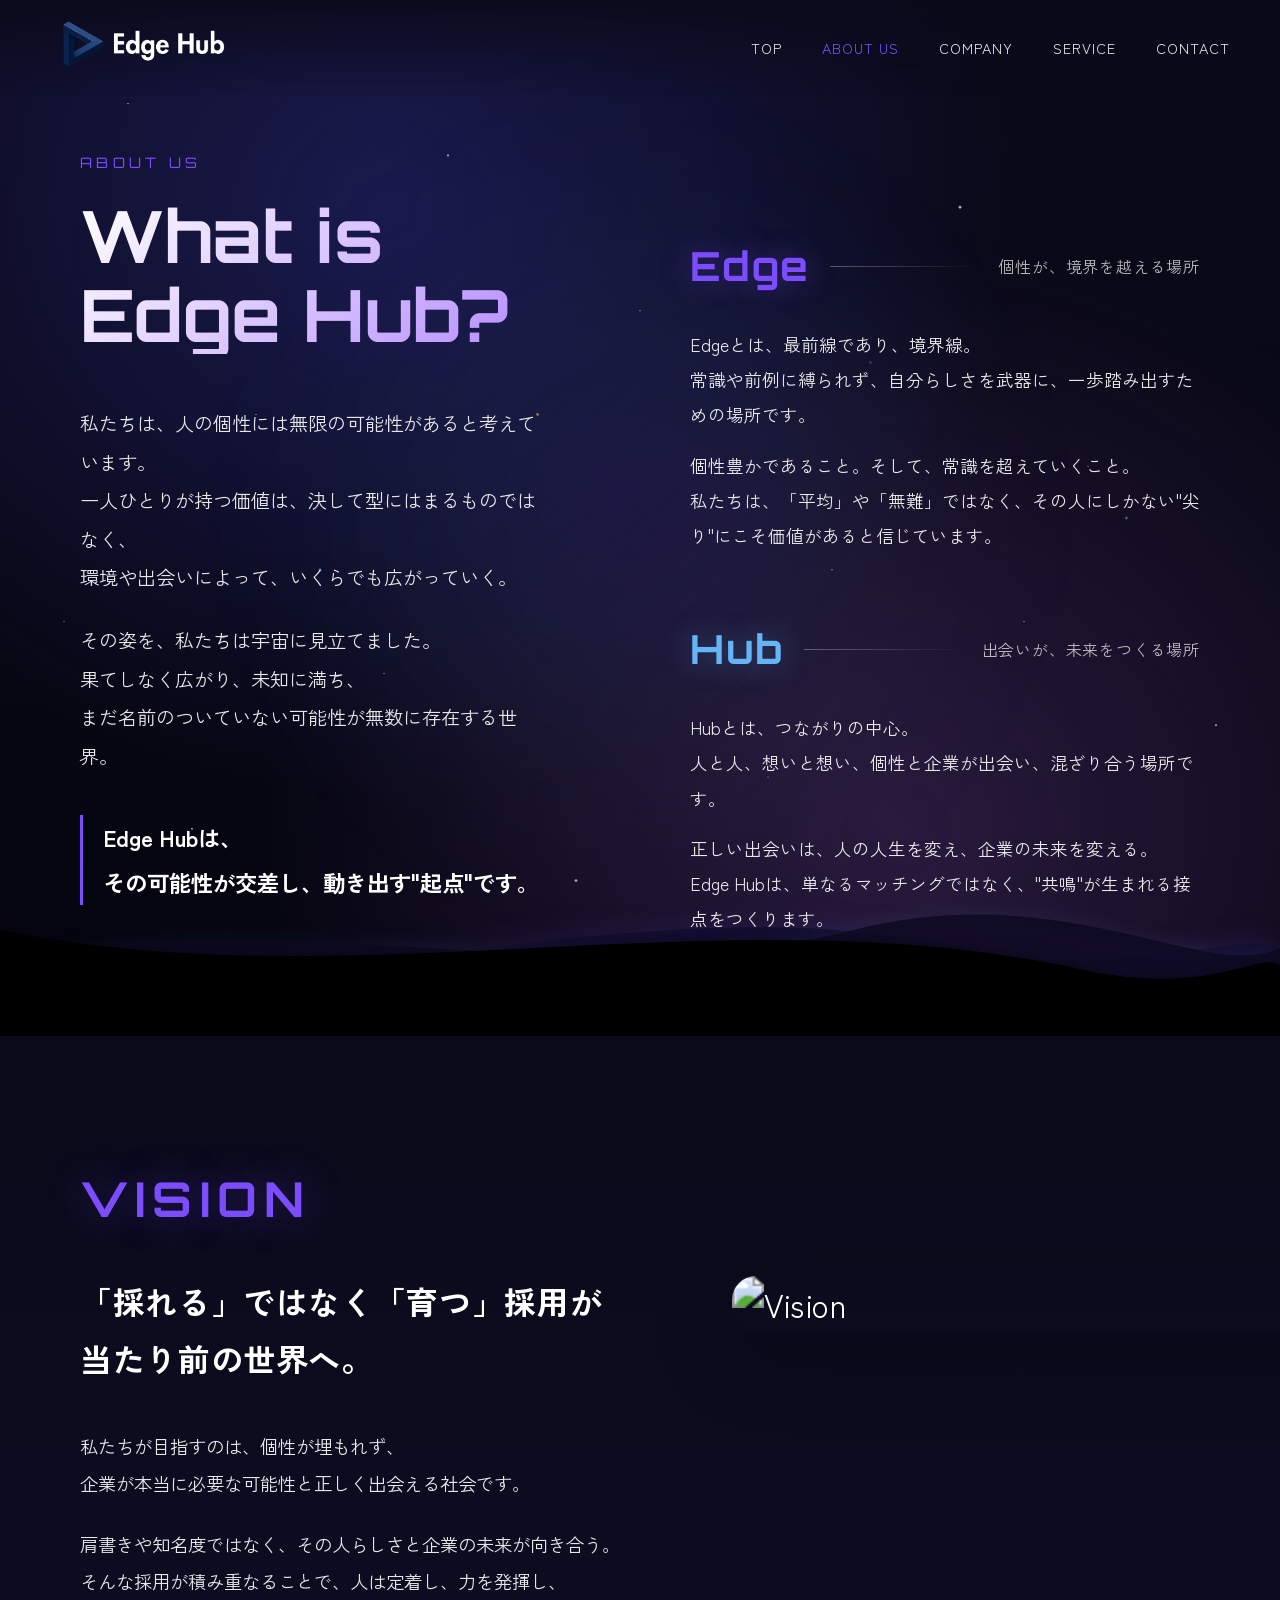
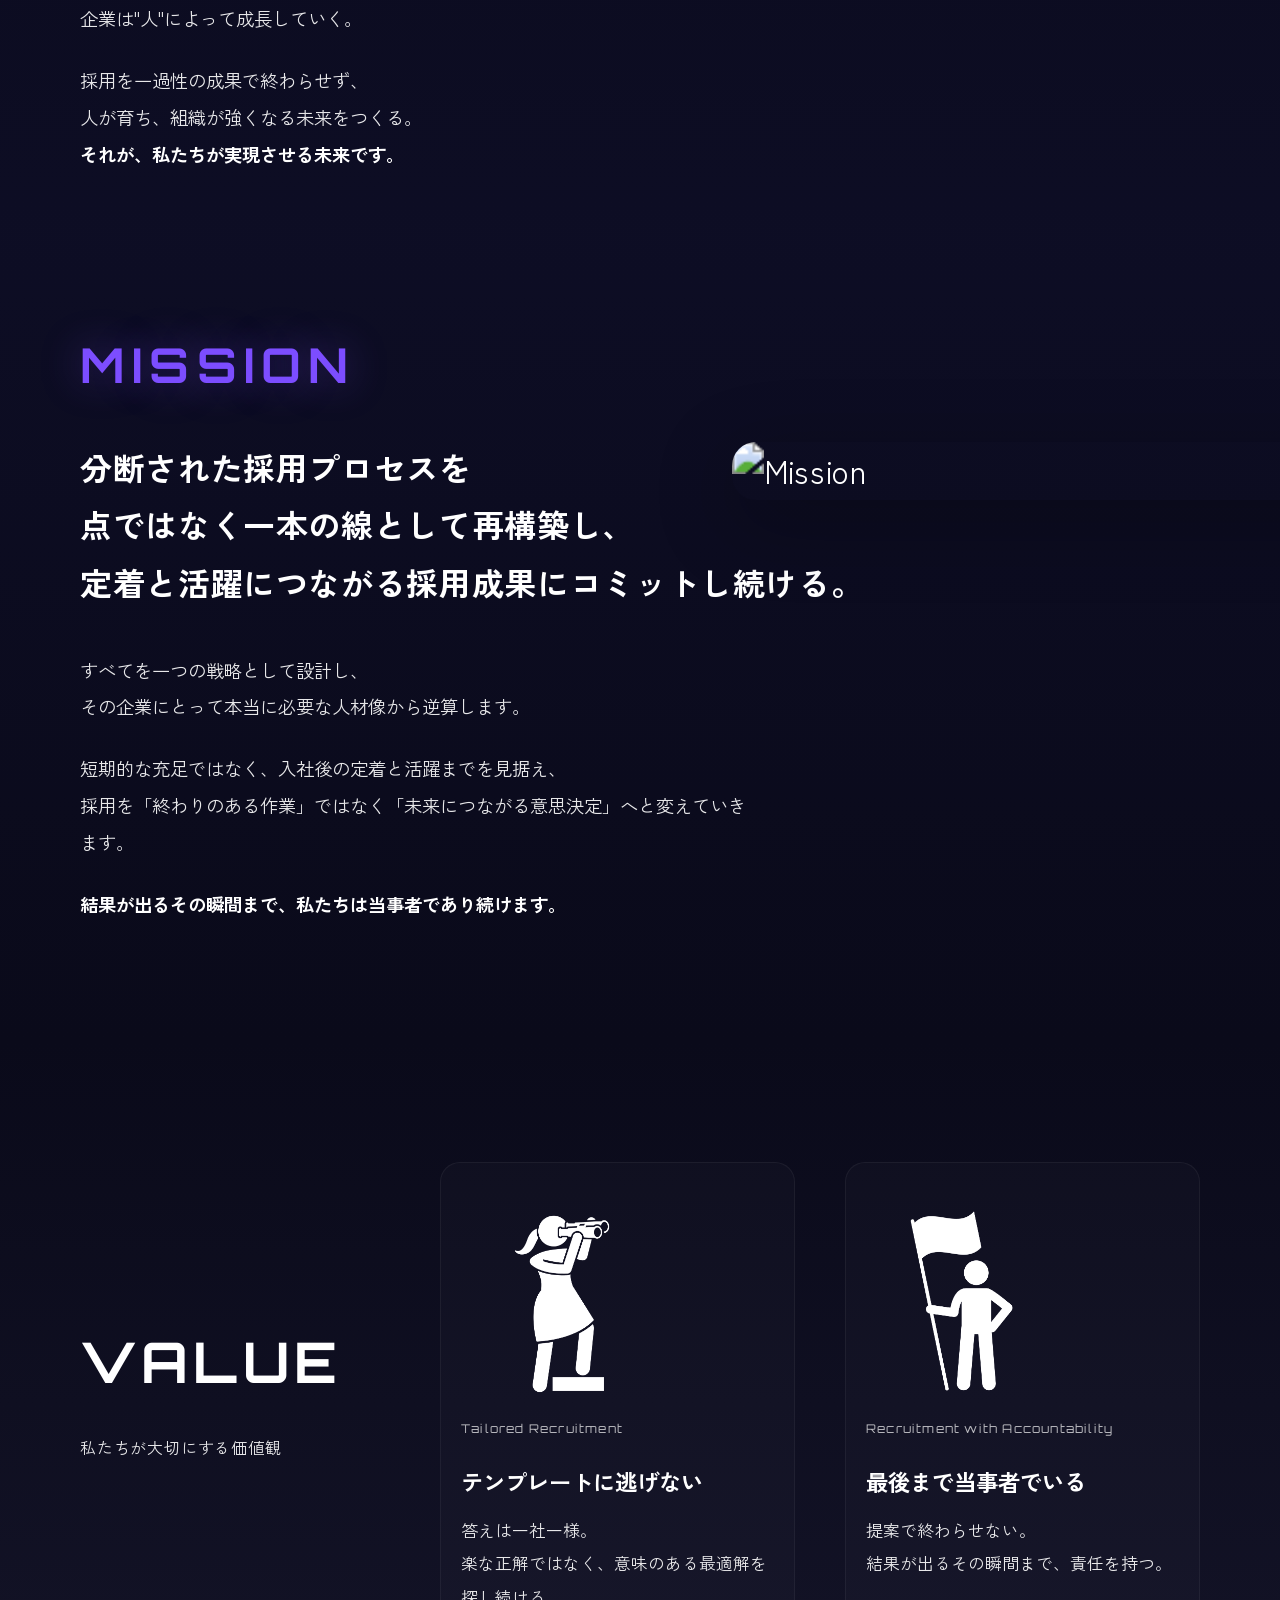
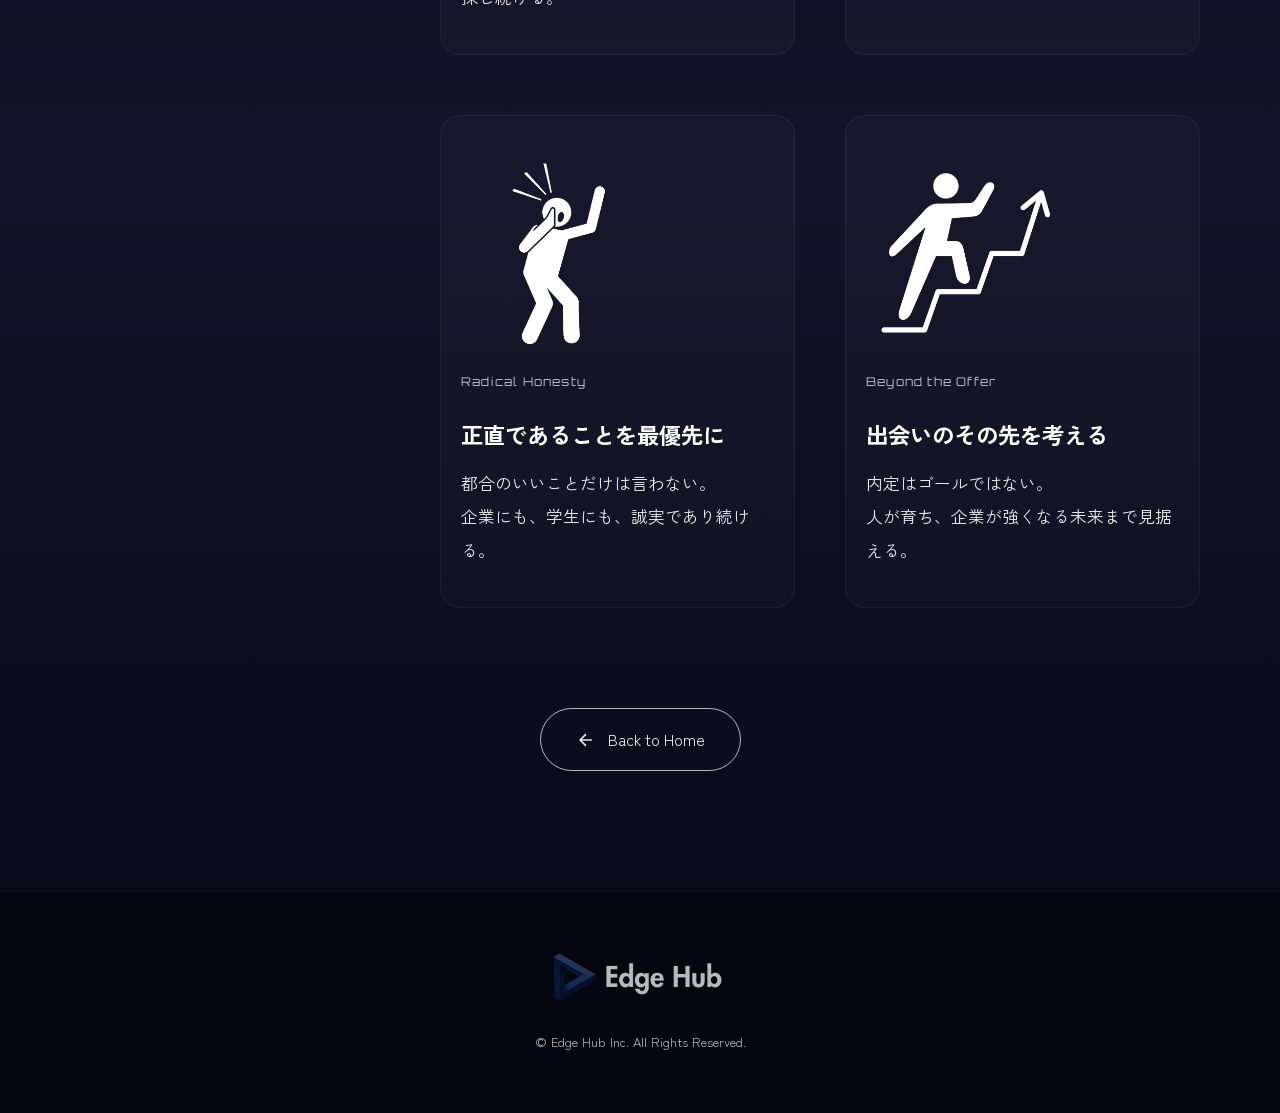
==== about.html @ f840e2ea "first commit" ====
<!DOCTYPE html>
<html lang="ja">
<head>
    <meta charset="UTF-8">
    <meta name="viewport" content="width=device-width, initial-scale=1.0">
    <title>About Us - Edge Hub Inc.</title>
    <link rel="preconnect" href="https://fonts.googleapis.com">
    <link rel="preconnect" href="https://fonts.gstatic.com" crossorigin>
    <link href="https://fonts.googleapis.com/css2?family=Noto+Sans+JP:wght@300;400;500;700&family=Orbitron:wght@400;500;600;700;800;900&family=Zen+Kaku+Gothic+New:wght@300;400;500;700&display=swap" rel="stylesheet">
    <link rel="stylesheet" href="styles.css">
</head>
<body>
    <!-- メインコンテンツ -->
    <div id="main-content" class="main-content">
        <!-- グローバル流れ星 -->
        <div class="global-shooting-stars">
            <div class="shooting-star ss-1"></div>
            <div class="shooting-star ss-2"></div>
            <div class="shooting-star ss-3"></div>
            <div class="shooting-star ss-4"></div>
            <div class="shooting-star ss-5"></div>
            <div class="shooting-star ss-6"></div>
        </div>
        
        <!-- ナビゲーション -->
        <nav class="nav nav-visible">
            <div class="nav-logo">
                <a href="index.html">
                    <img src="会社ロゴ　白文字.png" alt="Edge Hub" class="nav-logo-img">
                </a>
            </div>
            <button class="hamburger" id="hamburger" aria-label="メニュー">
                <span class="hamburger-line"></span>
                <span class="hamburger-line"></span>
                <span class="hamburger-line"></span>
            </button>
            <div class="nav-links" id="nav-links">
                <a href="index.html#hero">TOP</a>
                <a href="about.html" class="active">ABOUT US</a>
                <a href="company.html">COMPANY</a>
                <a href="index.html#service">SERVICE</a>
                <a href="index.html#contact">CONTACT</a>
            </div>
        </nav>

        <!-- About Us 統合セクション -->
        <section class="about-unified-section">
            <div class="hero-bg">
                <div class="stars-layer stars-1"></div>
                <div class="stars-layer stars-2"></div>
                <div class="stars-layer stars-3"></div>
                <div class="nebula"></div>
            </div>
            
            <div class="about-unified-container">
                <!-- 左側: What is Edge Hub? -->
                <div class="about-left fade-in">
                    <p class="about-label">About Us</p>
                    <h1 class="about-main-title">What is<br>Edge Hub?</h1>
                    
                    <div class="about-intro-text">
                        <p>私たちは、人の個性には無限の可能性があると考えています。<br>
                        一人ひとりが持つ価値は、決して型にはまるものではなく、<br>
                        環境や出会いによって、いくらでも広がっていく。</p>
                        
                        <p>その姿を、私たちは宇宙に見立てました。<br>
                        果てしなく広がり、未知に満ち、<br>
                        まだ名前のついていない可能性が無数に存在する世界。</p>
                        
                        <p class="intro-highlight"><strong>Edge Hubは、<br>
                        その可能性が交差し、動き出す"起点"です。</strong></p>
                    </div>
                </div>
                
                <!-- 右側: Edge と Hub の説明 -->
                <div class="about-right fade-in">
                    <!-- Edge -->
                    <div class="word-section">
                        <div class="word-title-row">
                            <span class="word-name edge-color">Edge</span>
                            <span class="word-divider"></span>
                            <span class="word-tagline">個性が、境界を越える場所</span>
                        </div>
                        <div class="word-body">
                            <p>Edgeとは、最前線であり、境界線。<br>
                            常識や前例に縛られず、自分らしさを武器に、一歩踏み出すための場所です。</p>
                            <p>個性豊かであること。そして、常識を超えていくこと。<br>
                            私たちは、「平均」や「無難」ではなく、その人にしかない"尖り"にこそ価値があると信じています。</p>
                        </div>
                    </div>
                    
                    <!-- Hub -->
                    <div class="word-section">
                        <div class="word-title-row">
                            <span class="word-name hub-color">Hub</span>
                            <span class="word-divider"></span>
                            <span class="word-tagline">出会いが、未来をつくる場所</span>
                        </div>
                        <div class="word-body">
                            <p>Hubとは、つながりの中心。<br>
                            人と人、想いと想い、個性と企業が出会い、混ざり合う場所です。</p>
                            <p>正しい出会いは、人の人生を変え、企業の未来を変える。<br>
                            Edge Hubは、単なるマッチングではなく、"共鳴"が生まれる接点をつくります。</p>
                        </div>
                    </div>
                </div>
            </div>
            
            <!-- セクション波線 -->
            <div class="section-wave">
                <svg viewBox="0 0 1440 200" preserveAspectRatio="none">
                    <path class="wave-path wave-1" d="M0,100 C360,180 720,20 1080,100 C1260,140 1380,80 1440,100 L1440,200 L0,200 Z"></path>
                    <path class="wave-path wave-2" d="M0,120 C320,40 640,160 960,80 C1200,20 1360,140 1440,100 L1440,200 L0,200 Z"></path>
                    <path class="wave-path wave-3" d="M0,80 C400,160 800,40 1200,120 C1360,160 1420,100 1440,120 L1440,200 L0,200 Z"></path>
                </svg>
            </div>
        </section>

        <!-- Vision & Mission セクション -->
        <section class="section vision-mission-section">
            <div class="section-bg parallax-bg"></div>
            
            <div class="vm-container">
                <!-- VISION -->
                <div class="vm-block vision-block">
                    <div class="vm-content slide-in-left">
                        <span class="vm-label">Vision</span>
                        <h2 class="vm-title">「採れる」ではなく「育つ」採用が<br>当たり前の世界へ。</h2>
                        <div class="vm-text">
                            <p>私たちが目指すのは、個性が埋もれず、<br>
                            企業が本当に必要な可能性と正しく出会える社会です。</p>
                            <p>肩書きや知名度ではなく、その人らしさと企業の未来が向き合う。<br>
                            そんな採用が積み重なることで、人は定着し、力を発揮し、<br>
                            企業は"人"によって成長していく。</p>
                            <p>採用を一過性の成果で終わらせず、<br>
                            人が育ち、組織が強くなる未来をつくる。<br>
                            <strong>それが、私たちが実現させる未来です。</strong></p>
                        </div>
                    </div>
                    <div class="vm-image-container">
                        <img src="VISION.png" alt="Vision" class="vm-image">
                    </div>
                </div>
                
                <!-- MISSION -->
                <div class="vm-block mission-block">
                    <div class="vm-content slide-in-left">
                        <span class="vm-label">Mission</span>
                        <h2 class="vm-title">分断された採用プロセスを<br>点ではなく一本の線として再構築し、<br>定着と活躍につながる採用成果にコミットし続ける。</h2>
                        <div class="vm-text">
                            <p>すべてを一つの戦略として設計し、<br>
                            その企業にとって本当に必要な人材像から逆算します。</p>
                            <p>短期的な充足ではなく、入社後の定着と活躍までを見据え、<br>
                            採用を「終わりのある作業」ではなく「未来につながる意思決定」へと変えていきます。</p>
                            <p><strong>結果が出るその瞬間まで、私たちは当事者であり続けます。</strong></p>
                        </div>
                    </div>
                    <div class="vm-image-container">
                        <img src="MISSION.png" alt="Mission" class="vm-image">
                    </div>
                </div>
            </div>
        </section>

        <!-- Value セクション -->
        <section class="section value-section">
            <div class="section-bg parallax-bg"></div>
            
            <div class="value-layout">
                <!-- 左側：タイトル -->
                <div class="value-header-left slide-in-left">
                    <h2 class="value-main-title">VALUE</h2>
                    <p class="value-subtitle">私たちが大切にする価値観</p>
                </div>
                
                <!-- 右側：4つのValue -->
                <div class="value-grid-right">
                    <!-- Value 1 -->
                    <div class="value-item slide-in-left">
                        <div class="value-image-wrap">
                            <img src="V1.png" alt="Tailored Recruitment" class="value-image">
                            <span class="value-caption">Tailored Recruitment</span>
                        </div>
                        <h3 class="value-item-title">テンプレートに逃げない</h3>
                        <p class="value-item-text">答えは一社一様。<br>楽な正解ではなく、意味のある最適解を探し続ける。</p>
                    </div>
                    
                    <!-- Value 2 -->
                    <div class="value-item slide-in-left">
                        <div class="value-image-wrap">
                            <img src="V2.png" alt="Recruitment with Accountability" class="value-image">
                            <span class="value-caption">Recruitment with Accountability</span>
                        </div>
                        <h3 class="value-item-title">最後まで当事者でいる</h3>
                        <p class="value-item-text">提案で終わらせない。<br>結果が出るその瞬間まで、責任を持つ。</p>
                    </div>
                    
                    <!-- Value 3 -->
                    <div class="value-item slide-in-left">
                        <div class="value-image-wrap">
                            <img src="V3.png" alt="Radical Honesty" class="value-image">
                            <span class="value-caption">Radical Honesty</span>
                        </div>
                        <h3 class="value-item-title">正直であることを最優先に</h3>
                        <p class="value-item-text">都合のいいことだけは言わない。<br>企業にも、学生にも、誠実であり続ける。</p>
                    </div>
                    
                    <!-- Value 4 -->
                    <div class="value-item slide-in-left">
                        <div class="value-image-wrap">
                            <img src="V4.png" alt="Beyond the Offer" class="value-image">
                            <span class="value-caption">Beyond the Offer</span>
                        </div>
                        <h3 class="value-item-title">出会いのその先を考える</h3>
                        <p class="value-item-text">内定はゴールではない。<br>人が育ち、企業が強くなる未来まで見据える。</p>
                    </div>
                </div>
            </div>
            
            <div class="about-back-container fade-in">
                <a href="index.html" class="back-btn">
                    <svg class="arrow-icon" viewBox="0 0 24 24" fill="none" stroke="currentColor" stroke-width="2">
                        <path d="M19 12H5M12 19l-7-7 7-7"/>
                    </svg>
                    <span>Back to Home</span>
                </a>
            </div>
        </section>

        <!-- フッター -->
        <footer class="footer">
            <div class="footer-content">
                <div class="footer-logo">
                    <img src="会社ロゴ　白文字.png" alt="Edge Hub" class="footer-logo-img">
                </div>
                <p class="footer-copyright">© Edge Hub Inc. All Rights Reserved.</p>
            </div>
        </footer>
    </div>

    <script src="script.js"></script>
</body>
</html>
---- styles.css ----
/* ===============================================
   kaonavi universe Clone - CSS Styles
   宇宙テーマ・パララックス・アニメーション
   =============================================== */

:root {
    --color-bg-dark: #0a0a1a;
    --color-bg-deep: #050510;
    --color-primary: #7C4DFF;
    --color-primary-light: #B388FF;
    --color-secondary: #64B5F6;
    --color-accent: #FFD54F;
    --color-text: #ffffff;
    --color-text-muted: rgba(255, 255, 255, 0.9);
    --color-text-dim: rgba(255, 255, 255, 0.7);
    --font-display: 'Orbitron', sans-serif;
    --font-body: 'Zen Kaku Gothic New', 'Noto Sans JP', sans-serif;
    --transition-smooth: cubic-bezier(0.4, 0, 0.2, 1);
}

* {
    margin: 0;
    padding: 0;
    box-sizing: border-box;
}

html {
    scroll-behavior: smooth;
}

body {
    font-family: var(--font-body);
    background: var(--color-bg-dark);
    color: var(--color-text);
    overflow-x: hidden;
    line-height: 1.8;
}

/* ===============================================
   スプラッシュスクリーン
   =============================================== */

.splash {
    position: fixed;
    top: 0;
    left: 0;
    width: 100%;
    height: 100vh;
    background: radial-gradient(ellipse at center, #1a1a3e 0%, #0a0a1a 50%, #050510 100%);
    display: flex;
    align-items: center;
    justify-content: center;
    z-index: 9999;
    overflow: hidden;
}

.splash-stars {
    position: absolute;
    top: 0;
    left: 0;
    width: 100%;
    height: 100%;
    background-image: 
        radial-gradient(2px 2px at 20px 30px, rgba(255,255,255,0.8), transparent),
        radial-gradient(2px 2px at 40px 70px, rgba(255,255,255,0.6), transparent),
        radial-gradient(1px 1px at 90px 40px, rgba(255,255,255,0.9), transparent),
        radial-gradient(2px 2px at 160px 120px, rgba(255,255,255,0.7), transparent),
        radial-gradient(1px 1px at 230px 80px, rgba(255,255,255,0.5), transparent),
        radial-gradient(2px 2px at 300px 150px, rgba(255,255,255,0.8), transparent),
        radial-gradient(1px 1px at 370px 60px, rgba(255,255,255,0.6), transparent),
        radial-gradient(2px 2px at 450px 200px, rgba(255,255,255,0.9), transparent);
    background-size: 500px 250px;
    animation: twinkle 4s ease-in-out infinite;
}

@keyframes twinkle {
    0%, 100% { opacity: 0.3; }
    50% { opacity: 1; }
}

.splash-content {
    display: flex;
    flex-direction: column;
    align-items: center;
    z-index: 2;
}

.splash-logo {
    margin-bottom: 30px;
    animation: float 3s ease-in-out infinite;
}

.splash-logo-img {
    width: 150px;
    height: auto;
    filter: drop-shadow(0 0 30px rgba(100, 150, 255, 0.6));
    animation: logoGlow 2s ease-in-out infinite;
}

@keyframes logoGlow {
    0%, 100% { filter: drop-shadow(0 0 20px rgba(100, 150, 255, 0.4)); }
    50% { filter: drop-shadow(0 0 40px rgba(100, 150, 255, 0.8)); }
}

@keyframes float {
    0%, 100% { transform: translateY(0); }
    50% { transform: translateY(-10px); }
}

.logo-svg {
    filter: drop-shadow(0 0 20px rgba(124, 77, 255, 0.5));
}

.orbit {
    transform-origin: center;
}

.orbit-1 {
    animation: rotate 8s linear infinite;
}

.orbit-2 {
    animation: rotate 6s linear infinite reverse;
}

.orbit-3 {
    animation: rotate 4s linear infinite;
}

@keyframes rotate {
    from { transform: rotate(0deg); }
    to { transform: rotate(360deg); }
}

.planet-orbit-1 {
    animation: orbit1 8s linear infinite;
    transform-origin: 100px 100px;
}

.planet-orbit-2 {
    animation: orbit2 6s linear infinite;
    transform-origin: 100px 100px;
}

.planet-orbit-3 {
    animation: orbit3 4s linear infinite;
    transform-origin: 100px 100px;
}

@keyframes orbit1 {
    from { transform: rotate(0deg) translateX(80px) rotate(0deg); }
    to { transform: rotate(360deg) translateX(80px) rotate(-360deg); }
}

@keyframes orbit2 {
    from { transform: rotate(0deg) translateX(60px) rotate(0deg); }
    to { transform: rotate(-360deg) translateX(60px) rotate(360deg); }
}

@keyframes orbit3 {
    from { transform: rotate(0deg) translateX(40px) rotate(0deg); }
    to { transform: rotate(360deg) translateX(40px) rotate(-360deg); }
}

.planet-main {
    animation: pulse 2s ease-in-out infinite;
}

@keyframes pulse {
    0%, 100% { filter: drop-shadow(0 0 10px rgba(124, 77, 255, 0.8)); }
    50% { filter: drop-shadow(0 0 25px rgba(124, 77, 255, 1)); }
}

.splash-text {
    display: flex;
    gap: 3px;
    margin-bottom: 40px;
}

.splash-letter {
    font-family: var(--font-display);
    font-size: 2.5rem;
    font-weight: 700;
    color: var(--color-text);
    opacity: 0;
    transform: translateY(30px);
    animation: letterReveal 0.5s var(--transition-smooth) forwards;
    text-shadow: 0 0 20px rgba(124, 77, 255, 0.5);
}

/* Edge Hub Inc. - 13文字 */
.splash-letter:nth-child(1) { animation-delay: 0.1s; }   /* E */
.splash-letter:nth-child(2) { animation-delay: 0.15s; }  /* d */
.splash-letter:nth-child(3) { animation-delay: 0.2s; }   /* g */
.splash-letter:nth-child(4) { animation-delay: 0.25s; }  /* e */
.splash-space { width: 20px; }
.splash-letter:nth-child(6) { animation-delay: 0.35s; }  /* H */
.splash-letter:nth-child(7) { animation-delay: 0.4s; }   /* u */
.splash-letter:nth-child(8) { animation-delay: 0.45s; }  /* b */
.splash-letter:nth-child(10) { animation-delay: 0.55s; } /* I */
.splash-letter:nth-child(11) { animation-delay: 0.6s; }  /* n */
.splash-letter:nth-child(12) { animation-delay: 0.65s; } /* c */
.splash-letter:nth-child(13) { animation-delay: 0.7s; }  /* . */

@keyframes letterReveal {
    to {
        opacity: 1;
        transform: translateY(0);
    }
}

.splash-loader {
    width: 200px;
    height: 3px;
    background: rgba(255, 255, 255, 0.1);
    border-radius: 3px;
    overflow: visible;
    position: relative;
}

.loader-bar {
    width: 0;
    height: 100%;
    background: linear-gradient(90deg, var(--color-primary), var(--color-secondary));
    border-radius: 3px;
    animation: loadProgress 2s ease-in-out forwards;
    animation-delay: 0.5s;
}

.loader-rocket {
    position: absolute;
    left: 0;
    top: 50%;
    transform: translateY(-50%) rotate(90deg);
    width: 80px;
    height: 80px;
    animation: rocketMove 2s ease-in-out forwards;
    animation-delay: 0.5s;
    pointer-events: none;
}

.rocket-video {
    width: 100%;
    height: 100%;
    object-fit: contain;
    pointer-events: none;
}

@keyframes loadProgress {
    0% { width: 0; }
    100% { width: 100%; }
}

@keyframes rocketMove {
    0% { left: -40px; }
    100% { left: calc(100% - 40px); }
}

.splash.fade-out {
    animation: splashFadeOut 0.8s var(--transition-smooth) forwards;
}

@keyframes splashFadeOut {
    0% {
        opacity: 1;
        transform: scale(1);
    }
    100% {
        opacity: 0;
        transform: scale(1.1);
        visibility: hidden;
    }
}

/* ===============================================
   メインコンテンツ
   =============================================== */

.main-content {
    opacity: 1;
    transition: opacity 0.5s var(--transition-smooth);
}

.main-content.hidden {
    opacity: 0;
}

/* ===============================================
   ナビゲーション
   =============================================== */

.nav {
    position: fixed;
    top: 0;
    left: 0;
    width: 100%;
    padding: 20px 50px;
    display: flex;
    justify-content: space-between;
    align-items: center;
    z-index: 1000;
    background: linear-gradient(to bottom, rgba(10, 10, 26, 0.9), transparent);
    backdrop-filter: blur(5px);
}

.nav-logo {
    flex-shrink: 0;
}

.nav-logo-text {
    font-family: var(--font-display);
    font-size: 1.2rem;
    font-weight: 600;
    letter-spacing: 2px;
    background: linear-gradient(135deg, var(--color-primary-light), var(--color-secondary));
    -webkit-background-clip: text;
    -webkit-text-fill-color: transparent;
    background-clip: text;
}

.nav-logo-img {
    height: 48px;
    width: auto;
    filter: brightness(1.1);
    transition: all 0.3s ease;
}

/* ハンバーガーメニュー */
.hamburger {
    display: none;
    flex-direction: column;
    justify-content: space-between;
    width: 30px;
    height: 21px;
    background: transparent;
    border: none;
    cursor: pointer;
    padding: 0;
    z-index: 1001;
}

.hamburger-line {
    display: block;
    width: 100%;
    height: 3px;
    background: var(--color-text);
    border-radius: 2px;
    transition: all 0.3s ease;
}

.hamburger.active .hamburger-line:nth-child(1) {
    transform: translateY(9px) rotate(45deg);
}

.hamburger.active .hamburger-line:nth-child(2) {
    opacity: 0;
}

.hamburger.active .hamburger-line:nth-child(3) {
    transform: translateY(-9px) rotate(-45deg);
}

.nav-logo-img:hover {
    filter: brightness(1.3) drop-shadow(0 0 10px rgba(100, 150, 255, 0.5));
}

.nav-links {
    display: flex;
    gap: 40px;
}

.nav-links a {
    color: var(--color-text-muted);
    text-decoration: none;
    font-size: 0.9rem;
    letter-spacing: 1px;
    transition: color 0.3s ease;
    position: relative;
}

.nav-links a::after {
    content: '';
    position: absolute;
    bottom: -5px;
    left: 0;
    width: 0;
    height: 1px;
    background: var(--color-primary);
    transition: width 0.3s ease;
}

.nav-links a:hover {
    color: var(--color-text);
}

.nav-links a:hover::after {
    width: 100%;
}

/* ===============================================
   ヒーローセクション
   =============================================== */

.hero {
    position: relative;
    min-height: 100vh;
    display: flex;
    align-items: center;
    justify-content: center;
    overflow: hidden;
    padding-bottom: 120px;
}

.hero-bg {
    position: absolute;
    top: 0;
    left: 0;
    width: 100%;
    height: 100%;
    background: radial-gradient(ellipse at 30% 20%, #1a1a4e 0%, transparent 50%),
                radial-gradient(ellipse at 70% 80%, #2a1a3e 0%, transparent 50%),
                linear-gradient(to bottom, #0a0a1a, #050510);
}

.stars-layer {
    position: absolute;
    top: 0;
    left: 0;
    width: 100%;
    height: 100%;
    pointer-events: none;
}

.stars-1 {
    background-image: 
        radial-gradient(1px 1px at 10% 10%, rgba(255,255,255,0.9), transparent),
        radial-gradient(1px 1px at 20% 40%, rgba(255,255,255,0.8), transparent),
        radial-gradient(1.5px 1.5px at 35% 15%, rgba(255,255,255,0.9), transparent),
        radial-gradient(1px 1px at 50% 30%, rgba(255,255,255,0.7), transparent),
        radial-gradient(1px 1px at 65% 55%, rgba(255,255,255,0.8), transparent),
        radial-gradient(2px 2px at 75% 20%, rgba(255,255,255,1), transparent),
        radial-gradient(1px 1px at 85% 45%, rgba(255,255,255,0.6), transparent),
        radial-gradient(1.5px 1.5px at 95% 70%, rgba(255,255,255,0.9), transparent);
    background-size: 100% 100%;
    animation: parallaxStars1 20s linear infinite;
}

.stars-2 {
    background-image: 
        radial-gradient(1px 1px at 5% 60%, rgba(255,255,255,0.6), transparent),
        radial-gradient(1.5px 1.5px at 15% 80%, rgba(255,255,255,0.8), transparent),
        radial-gradient(1px 1px at 30% 65%, rgba(255,255,255,0.7), transparent),
        radial-gradient(2px 2px at 45% 85%, rgba(255,255,255,0.9), transparent),
        radial-gradient(1px 1px at 60% 75%, rgba(255,255,255,0.5), transparent),
        radial-gradient(1px 1px at 80% 60%, rgba(255,255,255,0.8), transparent),
        radial-gradient(1.5px 1.5px at 90% 85%, rgba(255,255,255,0.7), transparent);
    background-size: 100% 100%;
    animation: parallaxStars2 30s linear infinite;
}

.stars-3 {
    background-image: 
        radial-gradient(2px 2px at 8% 25%, rgba(124, 77, 255, 0.8), transparent),
        radial-gradient(2px 2px at 25% 55%, rgba(100, 181, 246, 0.8), transparent),
        radial-gradient(2px 2px at 42% 40%, rgba(255, 213, 79, 0.8), transparent),
        radial-gradient(2px 2px at 68% 35%, rgba(124, 77, 255, 0.6), transparent),
        radial-gradient(2px 2px at 88% 50%, rgba(100, 181, 246, 0.7), transparent);
    background-size: 100% 100%;
    animation: colorPulse 5s ease-in-out infinite;
}

@keyframes parallaxStars1 {
    0% { transform: translateY(0) translateX(0); }
    100% { transform: translateY(-50px) translateX(20px); }
}

@keyframes parallaxStars2 {
    0% { transform: translateY(0) translateX(0); }
    100% { transform: translateY(-30px) translateX(-15px); }
}

@keyframes colorPulse {
    0%, 100% { opacity: 0.5; }
    50% { opacity: 1; }
}

.nebula {
    position: absolute;
    top: 50%;
    left: 50%;
    width: 800px;
    height: 800px;
    transform: translate(-50%, -50%);
    background: radial-gradient(circle, 
        rgba(124, 77, 255, 0.1) 0%, 
        rgba(100, 181, 246, 0.05) 30%, 
        transparent 70%);
    filter: blur(60px);
    animation: nebulaFloat 10s ease-in-out infinite;
}

@keyframes nebulaFloat {
    0%, 100% { transform: translate(-50%, -50%) scale(1); opacity: 0.6; }
    50% { transform: translate(-50%, -50%) scale(1.1); opacity: 0.8; }
}

.hero-planets {
    position: absolute;
    top: 0;
    left: 0;
    width: 100%;
    height: 100%;
    pointer-events: none;
}

.hero-planet {
    position: absolute;
    border-radius: 50%;
}

.planet-1 {
    width: 300px;
    height: 300px;
    top: -100px;
    right: -50px;
    background: radial-gradient(circle at 30% 30%, #5c3d99, #2a1a4e);
    box-shadow: 
        inset -30px -30px 60px rgba(0,0,0,0.5),
        0 0 60px rgba(124, 77, 255, 0.3);
    animation: planetFloat1 15s ease-in-out infinite;
}

.planet-2 {
    width: 150px;
    height: 150px;
    bottom: 20%;
    left: 5%;
    background: radial-gradient(circle at 30% 30%, #4a7c9b, #1a3a4e);
    box-shadow: 
        inset -15px -15px 30px rgba(0,0,0,0.5),
        0 0 40px rgba(100, 181, 246, 0.3);
    animation: planetFloat2 12s ease-in-out infinite;
}

.planet-3 {
    width: 80px;
    height: 80px;
    top: 30%;
    left: 15%;
    background: radial-gradient(circle at 30% 30%, #9b7a4a, #4e3a1a);
    box-shadow: 
        inset -8px -8px 16px rgba(0,0,0,0.5),
        0 0 20px rgba(255, 213, 79, 0.3);
    animation: planetFloat3 8s ease-in-out infinite;
}

.planet-4 {
    width: 50px;
    height: 50px;
    bottom: 30%;
    right: 20%;
    background: radial-gradient(circle at 30% 30%, #81C784, #2E7D32);
    box-shadow: 
        inset -5px -5px 10px rgba(0,0,0,0.5),
        0 0 15px rgba(129, 199, 132, 0.3);
    animation: planetFloat4 10s ease-in-out infinite;
}

@keyframes planetFloat1 {
    0%, 100% { transform: translateY(0) rotate(0deg); }
    50% { transform: translateY(20px) rotate(5deg); }
}

@keyframes planetFloat2 {
    0%, 100% { transform: translateY(0) translateX(0); }
    50% { transform: translateY(-15px) translateX(10px); }
}

@keyframes planetFloat3 {
    0%, 100% { transform: translateY(0) scale(1); }
    50% { transform: translateY(10px) scale(1.05); }
}

@keyframes planetFloat4 {
    0%, 100% { transform: translateY(0) translateX(0); }
    50% { transform: translateY(-20px) translateX(-10px); }
}

.hero-content {
    position: absolute;
    top: 15%;
    right: 10%;
    z-index: 10;
    text-align: left;
    padding: 0 20px;
    max-width: 600px;
}

.hero-subtitle {
    font-family: var(--font-display);
    font-size: 0.9rem;
    letter-spacing: 4px;
    color: var(--color-primary-light);
    margin-bottom: 30px;
    opacity: 0;
    animation: fadeInUp 1s var(--transition-smooth) forwards;
    animation-delay: 2.8s;
}

.hero-title {
    margin-bottom: 30px;
    perspective: 1000px;
}

.title-line {
    display: block;
    font-size: 3.5rem;
    font-weight: 700;
    line-height: 1.4;
    opacity: 0;
}

.hero-title-nowrap .title-line {
    white-space: nowrap;
    animation: fadeInUp 1s var(--transition-smooth) forwards;
    color: #ffffff;
    letter-spacing: 0.03em;
}

.title-line:nth-child(1) { animation-delay: 3s; }
.title-line:nth-child(2) { animation-delay: 3.3s; }

@keyframes fadeInRight3D {
    0% {
        opacity: 0;
        transform: translateX(60px) rotateY(-15deg);
        text-shadow: 
            0 1px 0 #ccd0d9,
            0 2px 0 #b8bcc5,
            0 3px 0 #a4a8b1,
            0 4px 0 #91959e,
            0 5px 0 #7d818a,
            0 10px 20px rgba(0, 0, 0, 0.6);
    }
    100% {
        opacity: 1;
        transform: translateX(0) rotateY(0deg);
        text-shadow: 
            0 1px 0 #ccd0d9,
            0 2px 0 #b8bcc5,
            0 3px 0 #a4a8b1,
            0 4px 0 #91959e,
            0 5px 0 #7d818a,
            0 6px 5px rgba(0, 0, 0, 0.4),
            0 0 30px rgba(124, 77, 255, 0.5),
            0 0 60px rgba(124, 77, 255, 0.3);
    }
}

@keyframes fadeInRight {
    from {
        opacity: 0;
        transform: translateX(30px);
    }
    to {
        opacity: 1;
        transform: translateX(0);
    }
}

.hero-description {
    font-size: 1.1rem;
    color: var(--color-text-muted);
    margin-bottom: 60px;
    opacity: 0;
    animation: fadeInUp 1s var(--transition-smooth) forwards;
    animation-delay: 3.6s;
    line-height: 2;
}

@keyframes fadeInUp {
    from {
        opacity: 0;
        transform: translateY(30px);
    }
    to {
        opacity: 1;
        transform: translateY(0);
    }
}

.scroll-indicator {
    position: absolute;
    bottom: 40px;
    left: 50%;
    transform: translateX(-50%);
    opacity: 0;
    animation: fadeInUp 1s var(--transition-smooth) forwards, bounce 2s ease-in-out infinite;
    animation-delay: 4s, 4s;
    text-align: center;
    z-index: 20;
}

.scroll-indicator span {
    font-family: var(--font-display);
    font-size: 0.8rem;
    letter-spacing: 3px;
    color: var(--color-text-dim);
}

.scroll-arrow {
    width: 1px;
    height: 50px;
    background: linear-gradient(to bottom, var(--color-text-dim), transparent);
    margin: 15px auto 0;
}

@keyframes bounce {
    0%, 100% { transform: translateY(0); }
    50% { transform: translateY(10px); }
}

/* ===============================================
   ペンローズ三角形
   =============================================== */

.penrose-container {
    position: absolute;
    top: 50%;
    left: 35%;
    transform: translate(-50%, -50%);
    width: 550px;
    height: 550px;
    z-index: 5;
    display: flex;
    align-items: center;
    justify-content: center;
}

.penrose-image {
    width: 100%;
    height: auto;
    max-width: 490px; /* 350px × 1.4 = 490px */
    filter: drop-shadow(0 0 30px rgba(50, 80, 150, 0.4))
            drop-shadow(0 0 60px rgba(50, 80, 150, 0.2));
    animation: penroseFloat 6s ease-in-out infinite, penroseGlow 4s ease-in-out infinite;
}

.penrose-glow {
    position: absolute;
    top: 50%;
    left: 50%;
    width: 450px;
    height: 450px;
    transform: translate(-50%, -50%);
    background: radial-gradient(circle, 
        rgba(50, 80, 150, 0.15) 0%, 
        rgba(50, 80, 150, 0.05) 40%,
        transparent 70%
    );
    pointer-events: none;
    animation: glowPulse 4s ease-in-out infinite;
}

@keyframes penroseFloat {
    0%, 100% {
        transform: translateY(0) rotate(0deg);
    }
    50% {
        transform: translateY(-15px) rotate(2deg);
    }
}

@keyframes penroseGlow {
    0%, 100% {
        filter: drop-shadow(0 0 30px rgba(50, 80, 150, 0.4))
                drop-shadow(0 0 60px rgba(50, 80, 150, 0.2));
    }
    50% {
        filter: drop-shadow(0 0 40px rgba(50, 80, 150, 0.6))
                drop-shadow(0 0 80px rgba(50, 80, 150, 0.3));
    }
}

@keyframes glowPulse {
    0%, 100% { opacity: 0.8; transform: translate(-50%, -50%) scale(1); }
    50% { opacity: 1; transform: translate(-50%, -50%) scale(1.05); }
}

/* ===============================================
   グローバル流れ星
   =============================================== */

.global-shooting-stars {
    position: fixed;
    top: 0;
    left: 0;
    width: 100%;
    height: 100%;
    pointer-events: none;
    z-index: 100;
    overflow: hidden;
}

.shooting-star {
    position: absolute;
    width: 150px;
    height: 2px;
    background: linear-gradient(90deg, rgba(255,255,255,0), rgba(255,255,255,0.8), rgba(200,220,255,0.6), rgba(255,255,255,0));
    transform: rotate(-45deg);
    opacity: 0;
    border-radius: 50%;
}

.ss-1 {
    top: 10%;
    left: 20%;
    animation: shootingStarAnim 8s ease-in-out infinite;
    animation-delay: 0s;
}

.ss-2 {
    top: 25%;
    left: 70%;
    animation: shootingStarAnim 10s ease-in-out infinite;
    animation-delay: 2s;
}

.ss-3 {
    top: 40%;
    left: 40%;
    animation: shootingStarAnim 7s ease-in-out infinite;
    animation-delay: 4s;
}

.ss-4 {
    top: 60%;
    left: 80%;
    animation: shootingStarAnim 9s ease-in-out infinite;
    animation-delay: 1s;
}

.ss-5 {
    top: 75%;
    left: 30%;
    animation: shootingStarAnim 11s ease-in-out infinite;
    animation-delay: 5s;
}

.ss-6 {
    top: 15%;
    left: 90%;
    animation: shootingStarAnim 8s ease-in-out infinite;
    animation-delay: 3s;
}

@keyframes shootingStarAnim {
    0% {
        opacity: 0;
        transform: translateX(0) translateY(0) rotate(-45deg);
    }
    5% {
        opacity: 1;
    }
    15% {
        opacity: 1;
    }
    20% {
        opacity: 0;
        transform: translateX(-400px) translateY(400px) rotate(-45deg);
    }
    100% {
        opacity: 0;
        transform: translateX(-400px) translateY(400px) rotate(-45deg);
    }
}

/* ===============================================
   セクション波線（カオナビ風）
   =============================================== */

.section-wave {
    position: absolute;
    bottom: -2px;
    left: 0;
    width: 100%;
    height: 180px;
    z-index: 1;
    pointer-events: none;
}

.section-wave svg {
    width: 100%;
    height: 100%;
    display: block;
}

.wave-path {
    transition: all 0.5s ease;
}

.wave-path.wave-1 {
    fill: rgba(20, 15, 50, 0.95);
    filter: drop-shadow(0 -5px 15px rgba(124, 77, 255, 0.1));
}

.wave-path.wave-2 {
    fill: rgba(15, 10, 35, 0.85);
    filter: drop-shadow(0 -3px 10px rgba(100, 181, 246, 0.08));
}

.wave-path.wave-3 {
    fill: var(--color-dark);
    filter: drop-shadow(0 -2px 8px rgba(0, 0, 0, 0.3));
}

/* 波線バリエーション */
.wave-variant-2 .wave-path.wave-1 {
    fill: rgba(30, 20, 70, 0.9);
    filter: drop-shadow(0 -5px 15px rgba(100, 181, 246, 0.12));
}

.wave-variant-2 .wave-path.wave-2 {
    fill: rgba(18, 12, 45, 0.8);
}

.wave-variant-2 .wave-path.wave-3 {
    fill: rgba(8, 6, 20, 0.98);
}

.wave-variant-3 .wave-path.wave-1 {
    fill: rgba(25, 18, 60, 0.92);
    filter: drop-shadow(0 -5px 15px rgba(255, 213, 79, 0.08));
}

.wave-variant-3 .wave-path.wave-2 {
    fill: rgba(16, 12, 40, 0.85);
}

.wave-variant-3 .wave-path.wave-3 {
    fill: rgba(10, 8, 25, 0.98);
}

/* ===============================================
   セクション共通スタイル
   =============================================== */

.section {
    position: relative;
    min-height: 100vh;
    display: flex;
    align-items: center;
    justify-content: center;
    padding: 100px 50px;
    overflow: hidden;
}

.section-content {
    position: relative;
    z-index: 10;
    max-width: 1200px;
    width: 100%;
}

.section-label {
    font-family: var(--font-display);
    font-size: 0.9rem;
    letter-spacing: 4px;
    color: var(--color-primary-light);
    display: block;
    margin-bottom: 20px;
}

.section-title {
    font-size: 2.8rem;
    font-weight: 600;
    line-height: 1.4;
    margin-bottom: 50px;
    position: relative;
    display: inline-block;
    color: #ffffff;
    letter-spacing: 0.05em;
}

/* スクロール駆動アニメーション用スタイル */
.scroll-reveal-text {
    background: linear-gradient(to right, var(--color-text) 50%, rgba(255, 255, 255, 0.15) 50%);
    background-size: 200% 100%;
    background-position: 100% 0;
    -webkit-background-clip: text;
    background-clip: text;
    -webkit-text-fill-color: transparent;
    animation: reveal-text linear forwards;
    animation-timeline: view();
    animation-range: entry 0% cover 40%;
}

@keyframes reveal-text {
    to {
        background-position: 0% 0;
    }
}

/* フォールバック（非対応ブラウザ向け） */
@supports not (animation-timeline: view()) {
    .scroll-reveal-text {
        background: none;
        -webkit-text-fill-color: var(--color-text);
        color: var(--color-text);
    }
}

/* フェードインアニメーション */
.fade-in {
    opacity: 0;
    transform: translateY(50px);
    transition: all 1s var(--transition-smooth);
}

.fade-in.visible {
    opacity: 1;
    transform: translateY(0);
}

/* ===============================================
   Storyセクション
   =============================================== */

.story-section {
    background: linear-gradient(to bottom, var(--color-bg-deep), #0d0d2a);
    overflow: hidden;
}

.story-section::before {
    content: '';
    position: absolute;
    top: 0;
    left: 0;
    width: 100%;
    height: 100%;
    background: 
        radial-gradient(ellipse at 20% 50%, rgba(124, 77, 255, 0.1) 0%, transparent 40%),
        radial-gradient(ellipse at 80% 30%, rgba(100, 181, 246, 0.08) 0%, transparent 40%);
}

/* ===============================================
   Story セクション 右側の装飾
   =============================================== */

.story-decoration {
    position: absolute;
    top: 0;
    left: 0;
    width: 100%;
    height: 100%;
    pointer-events: none;
    z-index: 1;
}

/* 宇宙飛行士 */
.astronaut-container {
    position: absolute;
    top: 0;
    right: 0;
    width: 50%;
    height: 100%;
    pointer-events: none;
    z-index: 5;
}

.astronaut {
    position: absolute;
    pointer-events: none;
}

.astronaut-rocket {
    width: 380px;
    height: auto;
    top: 8%;
    right: 5%;
    animation: floatAstronaut1 8s ease-in-out infinite;
    filter: drop-shadow(0 0 30px rgba(100, 181, 246, 0.3));
}

.astronaut-fishing {
    width: 320px;
    height: auto;
    bottom: 10%;
    right: 15%;
    animation: floatAstronaut2 10s ease-in-out infinite;
    animation-delay: 2s;
    filter: drop-shadow(0 0 30px rgba(124, 77, 255, 0.3));
}

@keyframes floatAstronaut1 {
    0% {
        transform: translateY(0) translateX(0) rotate(0deg);
    }
    25% {
        transform: translateY(-20px) translateX(10px) rotate(3deg);
    }
    50% {
        transform: translateY(-10px) translateX(-5px) rotate(-2deg);
    }
    75% {
        transform: translateY(-25px) translateX(5px) rotate(2deg);
    }
    100% {
        transform: translateY(0) translateX(0) rotate(0deg);
    }
}

@keyframes floatAstronaut2 {
    0% {
        transform: translateY(0) translateX(0) rotate(0deg);
    }
    33% {
        transform: translateY(-15px) translateX(-10px) rotate(-3deg);
    }
    66% {
        transform: translateY(-30px) translateX(8px) rotate(2deg);
    }
    100% {
        transform: translateY(0) translateX(0) rotate(0deg);
    }
}

/* 宇宙飛行士レスポンシブ */
@media (max-width: 1200px) {
    .astronaut-rocket {
        width: 280px;
        top: 5%;
        right: 2%;
    }
    
    .astronaut-fishing {
        width: 240px;
        bottom: 5%;
        right: 5%;
    }
}

@media (max-width: 768px) {
    .astronaut-container {
        width: 100%;
        opacity: 0.3;
    }
    
    .astronaut-rocket {
        width: 200px;
        top: 10%;
        right: -5%;
    }
    
    .astronaut-fishing {
        width: 180px;
        bottom: 15%;
        right: 0%;
    }
}

/* 星の装飾 - 画面全体に配置 */
.deco-star {
    position: absolute;
    border-radius: 50%;
    background: white;
    animation: twinkleStar 3s ease-in-out infinite;
}

.star-1 {
    width: 4px;
    height: 4px;
    top: 15%;
    left: 75%;
    animation-delay: 0s;
    box-shadow: 0 0 10px rgba(255, 255, 255, 0.8);
}

.star-2 {
    width: 6px;
    height: 6px;
    top: 25%;
    left: 60%;
    animation-delay: 0.5s;
    box-shadow: 0 0 15px rgba(200, 220, 255, 0.9);
}

.star-3 {
    width: 3px;
    height: 3px;
    top: 40%;
    left: 85%;
    animation-delay: 1s;
    box-shadow: 0 0 8px rgba(255, 255, 255, 0.7);
}

.star-4 {
    width: 5px;
    height: 5px;
    top: 55%;
    left: 50%;
    animation-delay: 1.5s;
    box-shadow: 0 0 12px rgba(180, 200, 255, 0.8);
}

.star-5 {
    width: 4px;
    height: 4px;
    top: 70%;
    left: 70%;
    animation-delay: 2s;
    box-shadow: 0 0 10px rgba(255, 255, 255, 0.8);
}

/* 追加の星（左側にも配置） */
.star-6 {
    width: 5px;
    height: 5px;
    top: 20%;
    left: 15%;
    animation-delay: 0.7s;
    box-shadow: 0 0 12px rgba(200, 220, 255, 0.9);
}

.star-7 {
    width: 3px;
    height: 3px;
    top: 50%;
    left: 25%;
    animation-delay: 1.3s;
    box-shadow: 0 0 8px rgba(255, 255, 255, 0.7);
}

.star-8 {
    width: 4px;
    height: 4px;
    top: 80%;
    left: 10%;
    animation-delay: 2.5s;
    box-shadow: 0 0 10px rgba(180, 200, 255, 0.8);
}

@keyframes twinkleStar {
    0%, 100% { opacity: 0.4; transform: scale(1); }
    50% { opacity: 1; transform: scale(1.3); }
}

/* 光の装飾 - 画面全体に配置 */
.deco-light {
    position: absolute;
    border-radius: 50%;
    animation: floatLight 8s ease-in-out infinite;
}

.light-1 {
    width: 180px;
    height: 180px;
    top: 10%;
    left: 70%;
    background: radial-gradient(circle, rgba(124, 77, 255, 0.15) 0%, transparent 70%);
    animation-delay: 0s;
}

.light-2 {
    width: 220px;
    height: 220px;
    top: 40%;
    left: 55%;
    background: radial-gradient(circle, rgba(100, 181, 246, 0.12) 0%, transparent 70%);
    animation-delay: 2s;
}

.light-3 {
    width: 150px;
    height: 150px;
    top: 65%;
    left: 80%;
    background: radial-gradient(circle, rgba(255, 213, 79, 0.1) 0%, transparent 70%);
    animation-delay: 4s;
}

.light-4 {
    width: 200px;
    height: 200px;
    top: 30%;
    left: 10%;
    background: radial-gradient(circle, rgba(124, 77, 255, 0.1) 0%, transparent 70%);
    animation-delay: 1s;
}

@keyframes floatLight {
    0%, 100% { 
        transform: translateY(0) translateX(0) scale(1); 
        opacity: 0.6;
    }
    25% { 
        transform: translateY(-20px) translateX(10px) scale(1.1); 
        opacity: 0.8;
    }
    50% { 
        transform: translateY(-10px) translateX(-15px) scale(0.95); 
        opacity: 1;
    }
    75% { 
        transform: translateY(-25px) translateX(5px) scale(1.05); 
        opacity: 0.7;
    }
}

/* グロー効果 - 画面全体に配置 */
.deco-glow {
    position: absolute;
    border-radius: 50%;
    filter: blur(40px);
    animation: pulseGlow 6s ease-in-out infinite;
}

.glow-1 {
    width: 350px;
    height: 350px;
    top: 15%;
    left: 60%;
    background: rgba(124, 77, 255, 0.08);
    animation-delay: 0s;
}

.glow-2 {
    width: 300px;
    height: 300px;
    top: 50%;
    left: 75%;
    background: rgba(100, 181, 246, 0.06);
    animation-delay: 3s;
}

.glow-3 {
    width: 250px;
    height: 250px;
    top: 70%;
    left: 5%;
    background: rgba(124, 77, 255, 0.06);
    animation-delay: 1.5s;
}

@keyframes pulseGlow {
    0%, 100% { transform: scale(1); opacity: 0.5; }
    50% { transform: scale(1.2); opacity: 0.8; }
}

/* 小惑星 - 画面全体に配置 */
.deco-planet {
    position: absolute;
    border-radius: 50%;
    animation: floatPlanet 12s ease-in-out infinite;
}

.planet-small-1 {
    width: 45px;
    height: 45px;
    top: 25%;
    left: 80%;
    background: radial-gradient(circle at 30% 30%, #7C4DFF, #311B92);
    box-shadow: 
        inset -8px -8px 20px rgba(0, 0, 0, 0.4),
        inset 5px 5px 15px rgba(200, 180, 255, 0.3),
        0 0 30px rgba(124, 77, 255, 0.3);
    animation-delay: 0s;
}

.planet-small-2 {
    width: 30px;
    height: 30px;
    top: 60%;
    left: 65%;
    background: radial-gradient(circle at 30% 30%, #64B5F6, #1565C0);
    box-shadow: 
        inset -5px -5px 12px rgba(0, 0, 0, 0.4),
        inset 3px 3px 8px rgba(200, 230, 255, 0.3),
        0 0 20px rgba(100, 181, 246, 0.3);
    animation-delay: 2s;
}

.planet-small-3 {
    width: 35px;
    height: 35px;
    top: 45%;
    left: 8%;
    background: radial-gradient(circle at 30% 30%, #FFB74D, #E65100);
    box-shadow: 
        inset -6px -6px 15px rgba(0, 0, 0, 0.4),
        inset 4px 4px 10px rgba(255, 200, 150, 0.3),
        0 0 25px rgba(255, 183, 77, 0.3);
    animation-delay: 4s;
}

@keyframes floatPlanet {
    0%, 100% { 
        transform: translateY(0) translateX(0) rotate(0deg); 
    }
    25% { 
        transform: translateY(-15px) translateX(10px) rotate(5deg); 
    }
    50% { 
        transform: translateY(-5px) translateX(-10px) rotate(-3deg); 
    }
    75% { 
        transform: translateY(-20px) translateX(5px) rotate(3deg); 
    }
}

.story-text {
    font-size: 1.2rem;
    line-height: 2;
    color: var(--color-text-muted);
    max-width: 800px;
    font-weight: 400;
}

.story-text p {
    margin-bottom: 1.8em;
}

.story-text p:last-child {
    margin-bottom: 0;
}

.story-text strong {
    color: var(--color-text);
    font-weight: 600;
}

.text-note {
    font-size: 1rem;
    color: var(--color-text-dim);
}

/* Story左右レイアウト */
.story-layout {
    display: grid;
    grid-template-columns: 1fr 1fr;
    gap: 60px;
    align-items: stretch;
    max-width: 100%; /* 全幅 */
    width: 100%;
    padding: 0 0 0 80px; /* 左のみパディング、右は0で端にピッタリ */
}

.story-left {
    padding-right: 20px;
    display: flex;
    flex-direction: column;
}

.story-right {
    display: flex;
    flex-direction: column;
    justify-content: center;
    align-items: flex-end; /* 右端に配置 */
    padding-top: 40px;
    padding-bottom: 40px;
    min-height: 100%;
}

.story-video-container {
    width: 200%; /* サイズをさらに大きく */
    max-width: 1600px; /* 最大幅をさらに拡大 */
    display: flex;
    justify-content: flex-end;
    align-items: center;
    margin-right: -200px; /* さらに右に寄せる */
}

.story-video {
    width: 100%;
    height: auto;
    display: block;
    object-fit: contain;
    pointer-events: none;
}

@media (max-width: 1024px) {
    .story-layout {
        grid-template-columns: 1fr;
        gap: 50px;
        padding: 0 30px;
    }
    
    .story-left {
        padding-right: 0;
    }
    
    .story-right {
        padding-top: 30px;
        justify-content: center;
        align-items: center;
    }
    
    .story-video-container {
        width: 100%;
        max-width: 600px;
        margin-right: 0;
    }
}

@media (max-width: 768px) {
    .story-section {
        position: relative;
    }
    
    .story-layout {
        padding: 0 20px;
        grid-template-columns: 1fr;
        position: relative;
        z-index: 2;
    }
    
    .story-left {
        position: relative;
        z-index: 2;
    }
    
    .story-right {
        position: absolute;
        top: 50%;
        left: 50%;
        transform: translate(-50%, -50%);
        padding: 0;
        margin: 0;
        z-index: 1;
        pointer-events: none;
        width: 100%;
    }
    
    .story-video-container {
        width: 100%;
        max-width: 100%;
        margin: 0 auto;
    }
    
    .story-video {
        width: 100%;
    }
}

/* ===============================================
   Universe セクション
   =============================================== */

.universe-section {
    background: linear-gradient(to bottom, #0d0d2a, var(--color-bg-deep));
    text-align: right;
    position: relative;
    overflow: hidden;
}

/* 左側動画コンテナ */
.universe-video-left {
    position: absolute;
    left: -150px; /* 左端にピッタリ */
    top: 50%;
    transform: translateY(-50%);
    width: 1190px; /* 700px × 1.7 = 1190px */
    max-width: 60%;
    z-index: 2;
    display: flex;
    justify-content: flex-start;
    align-items: center;
}

.universe-video {
    width: 100%;
    height: auto;
    object-fit: contain;
    pointer-events: none;
}

.universe-bg {
    position: absolute;
    top: 0;
    left: 0;
    width: 100%;
    height: 100%;
}

.floating-particles {
    position: absolute;
    width: 100%;
    height: 100%;
    background-image: 
        radial-gradient(2px 2px at 10% 20%, rgba(255,255,255,0.5), transparent),
        radial-gradient(2px 2px at 30% 60%, rgba(124, 77, 255, 0.5), transparent),
        radial-gradient(2px 2px at 50% 40%, rgba(255,255,255,0.4), transparent),
        radial-gradient(2px 2px at 70% 80%, rgba(100, 181, 246, 0.5), transparent),
        radial-gradient(2px 2px at 90% 30%, rgba(255,255,255,0.6), transparent);
    animation: floatParticles 20s linear infinite;
}

@keyframes floatParticles {
    0% { transform: translateY(0); }
    100% { transform: translateY(-100px); }
}

.universe-title {
    font-family: var(--font-display);
    font-size: 2.5rem;
    font-weight: 600;
    letter-spacing: 3px;
    margin-bottom: 50px;
    color: var(--color-text);
}

.universe-title.scroll-reveal-text {
    background: linear-gradient(to right, var(--color-text) 50%, rgba(255, 255, 255, 0.15) 50%);
    background-size: 200% 100%;
    background-position: 100% 0;
    -webkit-background-clip: text;
    background-clip: text;
    -webkit-text-fill-color: transparent;
}

.universe-header {
    text-align: right;
}

.universe-description {
    font-size: 1.1rem;
    line-height: 2.2;
    color: var(--color-text-muted);
    max-width: 800px;
    margin: 20px 0 60px auto;
    text-align: right;
}

.universe-description p {
    margin-bottom: 1.5em;
}

.universe-description p:last-child {
    margin-bottom: 0;
}

/* Universe セクション レスポンシブ */
@media (max-width: 1400px) {
    .universe-video-left {
        width: 900px;
        left: -100px;
    }
}

@media (max-width: 1200px) {
    .universe-video-left {
        width: 700px;
        left: -80px;
    }
}

@media (max-width: 1024px) {
    .universe-video-left {
        position: relative;
        left: 0;
        top: 0;
        transform: none;
        width: 100%;
        max-width: 400px;
        margin: 0 auto 40px auto;
    }
}

@media (max-width: 768px) {
    .universe-section {
        padding: 80px 20px;
        position: relative;
    }
    
    .universe-video-left {
        position: absolute;
        left: 50%;
        top: 50%;
        transform: translate(-50%, -50%);
        width: 100%;
        max-width: 100%;
        margin: 0;
        z-index: 1;
        pointer-events: none;
    }
    
    .universe-section .section-content {
        position: relative;
        z-index: 2;
    }
    
    .universe-header {
        text-align: center;
    }
    
    .universe-description {
        text-align: left;
        margin: 0 auto 40px;
    }
    
    .universe-section .read-more-container {
        display: flex;
        justify-content: center;
    }
}

.universe-description strong {
    color: var(--color-text);
    font-weight: 500;
}

.universe-words {
    display: flex;
    justify-content: center;
    gap: 60px;
    margin-top: 80px;
    flex-wrap: wrap;
}

.word-block {
    text-align: center;
}

.word-block-large {
    background: rgba(255, 255, 255, 0.03);
    border: 1px solid rgba(255, 255, 255, 0.1);
    border-radius: 20px;
    padding: 40px;
    max-width: 450px;
    text-align: left;
    transition: all 0.5s var(--transition-smooth);
}

.word-block-large:hover {
    background: rgba(255, 255, 255, 0.05);
    border-color: rgba(124, 77, 255, 0.3);
    transform: translateY(-5px);
}

.word-main {
    display: block;
    font-family: var(--font-display);
    font-size: 2.5rem;
    font-weight: 700;
    color: var(--color-primary-light);
    margin-bottom: 10px;
}

.word-subtitle {
    display: block;
    font-size: 1.1rem;
    color: var(--color-accent);
    margin-bottom: 20px;
    font-weight: 500;
}

.word-sub {
    font-size: 0.9rem;
    color: var(--color-text-dim);
}

.word-description {
    font-size: 0.95rem;
    color: var(--color-text-muted);
    line-height: 1.9;
    margin-bottom: 1em;
}

.word-description:last-child {
    margin-bottom: 0;
}

/* Edge Hubが目指すもの */
.universe-vision {
    margin-top: 80px;
    text-align: center;
    padding: 60px 40px;
    background: rgba(124, 77, 255, 0.05);
    border-radius: 20px;
    border: 1px solid rgba(124, 77, 255, 0.1);
}

.vision-title {
    font-size: 1.5rem;
    font-weight: 500;
    margin-bottom: 30px;
    color: var(--color-text);
}

.vision-text {
    font-size: 1.1rem;
    color: var(--color-text-muted);
    line-height: 2;
    margin-bottom: 1em;
}

.vision-highlight {
    font-size: 1.3rem;
    color: var(--color-primary-light);
    font-weight: 500;
    margin-top: 30px;
}

/* ===============================================
   Strategy セクション
   =============================================== */

.strategy-section {
    background: radial-gradient(ellipse at center, #1a1a4e, var(--color-bg-deep));
    text-align: center;
}

.strategy-title {
    font-size: 2.5rem;
    font-weight: 400;
    margin-bottom: 50px;
}

.strategy-description {
    font-size: 1.1rem;
    line-height: 2.4;
    color: var(--color-text-muted);
    max-width: 800px;
    margin: 0 auto;
}

/* ===============================================
   Culture セクション
   =============================================== */

.culture-section {
    background: linear-gradient(to bottom, var(--color-bg-deep), #0a0a2a);
    padding: 100px 50px;
}

.culture-grid {
    display: grid;
    grid-template-columns: repeat(2, 1fr);
    gap: 40px;
    max-width: 1000px;
    margin: 0 auto;
}

.culture-card {
    background: rgba(255, 255, 255, 0.03);
    border: 1px solid rgba(255, 255, 255, 0.1);
    border-radius: 20px;
    padding: 50px;
    transition: all 0.5s var(--transition-smooth);
}

.culture-card:hover {
    background: rgba(255, 255, 255, 0.05);
    border-color: rgba(124, 77, 255, 0.3);
    transform: translateY(-10px);
    box-shadow: 0 20px 60px rgba(124, 77, 255, 0.1);
}

.card-label {
    font-family: var(--font-display);
    font-size: 0.8rem;
    letter-spacing: 3px;
    color: var(--color-secondary);
    display: block;
    margin-bottom: 20px;
}

.card-title {
    font-size: 1.4rem;
    font-weight: 500;
    margin-bottom: 15px;
}

.card-subtitle {
    font-size: 1.8rem;
    font-weight: 300;
    margin-bottom: 25px;
    background: linear-gradient(135deg, var(--color-text), var(--color-primary-light));
    -webkit-background-clip: text;
    -webkit-text-fill-color: transparent;
    background-clip: text;
}

.card-text {
    font-size: 0.95rem;
    color: var(--color-text-muted);
    line-height: 1.8;
}

/* ===============================================
   Values セクション
   =============================================== */

.values-section {
    background: #0a0a2a;
    padding: 120px 50px;
}

.values-container {
    display: grid;
    grid-template-columns: repeat(5, 1fr);
    gap: 30px;
    max-width: 1400px;
    margin: 0 auto;
}

.value-item {
    text-align: center;
    padding: 40px 20px;
    border-radius: 20px;
    background: rgba(255, 255, 255, 0.02);
    border: 1px solid rgba(255, 255, 255, 0.05);
    transition: all 0.5s var(--transition-smooth);
}

.value-item:hover {
    background: rgba(124, 77, 255, 0.1);
    border-color: rgba(124, 77, 255, 0.3);
    transform: translateY(-10px);
}

.value-number {
    font-family: var(--font-display);
    font-size: 2.5rem;
    font-weight: 700;
    color: var(--color-primary);
    display: block;
    margin-bottom: 20px;
}

.value-title {
    font-size: 1.2rem;
    font-weight: 500;
    margin-bottom: 20px;
    line-height: 1.6;
}

.value-text {
    font-size: 0.85rem;
    color: var(--color-text-muted);
    line-height: 1.8;
}

/* ===============================================
   Performer セクション
   =============================================== */

.performer-section {
    background: linear-gradient(to bottom, #0a0a2a, var(--color-bg-deep));
    text-align: center;
}

.performer-bg {
    position: absolute;
    top: 0;
    left: 0;
    width: 100%;
    height: 100%;
}

.glow-effect {
    position: absolute;
    top: 50%;
    left: 50%;
    width: 600px;
    height: 600px;
    transform: translate(-50%, -50%);
    background: radial-gradient(circle, 
        rgba(124, 77, 255, 0.2) 0%, 
        rgba(124, 77, 255, 0.1) 30%, 
        transparent 70%);
    filter: blur(80px);
    animation: glowPulse 4s ease-in-out infinite;
}

@keyframes glowPulse {
    0%, 100% { opacity: 0.5; transform: translate(-50%, -50%) scale(1); }
    50% { opacity: 0.8; transform: translate(-50%, -50%) scale(1.1); }
}

.performer-content {
    position: relative;
    z-index: 10;
}

.performer-label {
    font-family: var(--font-display);
    font-size: 0.9rem;
    letter-spacing: 4px;
    color: var(--color-accent);
    display: block;
    margin-bottom: 20px;
}

.performer-subtitle {
    font-size: 1.2rem;
    color: var(--color-text-muted);
    margin-bottom: 20px;
}

.performer-title {
    font-size: 3rem;
    font-weight: 400;
    margin-bottom: 40px;
    background: linear-gradient(135deg, var(--color-text), var(--color-accent));
    -webkit-background-clip: text;
    -webkit-text-fill-color: transparent;
    background-clip: text;
}

.performer-description {
    font-size: 1.1rem;
    line-height: 2.2;
    color: var(--color-text-muted);
    max-width: 700px;
    margin: 0 auto;
}

/* ===============================================
   Invest セクション
   =============================================== */

.invest-section {
    background: radial-gradient(ellipse at 50% 0%, #1a1a4e, var(--color-bg-deep));
    text-align: center;
    padding: 120px 50px;
}

.invest-label {
    font-family: var(--font-display);
    font-size: 1rem;
    letter-spacing: 4px;
    color: var(--color-secondary);
    display: block;
    margin-bottom: 30px;
}

.invest-title {
    font-size: 2.5rem;
    font-weight: 300;
    margin-bottom: 30px;
    line-height: 1.5;
}

.invest-description {
    font-size: 1.1rem;
    color: var(--color-text-muted);
    margin-bottom: 80px;
}

.invest-cards {
    display: grid;
    grid-template-columns: repeat(3, 1fr);
    gap: 40px;
    max-width: 1200px;
    margin: 0 auto;
}

.invest-card {
    background: rgba(255, 255, 255, 0.03);
    border: 1px solid rgba(255, 255, 255, 0.1);
    border-radius: 20px;
    padding: 50px 30px;
    transition: all 0.5s var(--transition-smooth);
}

.invest-card:hover {
    background: rgba(255, 255, 255, 0.05);
    border-color: rgba(100, 181, 246, 0.3);
    transform: translateY(-10px);
    box-shadow: 0 20px 60px rgba(100, 181, 246, 0.1);
}

.invest-card-label {
    font-family: var(--font-display);
    font-size: 0.75rem;
    letter-spacing: 2px;
    color: var(--color-secondary);
    display: block;
    margin-bottom: 20px;
}

.invest-card-title {
    font-size: 1.5rem;
    font-weight: 500;
    margin-bottom: 20px;
}

.invest-card-text {
    font-size: 0.9rem;
    color: var(--color-text-muted);
    line-height: 1.8;
}

/* ===============================================
   CEO Message セクション
   =============================================== */

.ceo-section {
    background: linear-gradient(to bottom, var(--color-bg-deep), #0a0a1a);
    text-align: center;
}

.ceo-label {
    font-family: var(--font-display);
    font-size: 0.9rem;
    letter-spacing: 4px;
    color: var(--color-primary-light);
    display: block;
    margin-bottom: 30px;
}

.ceo-title {
    font-size: 2.5rem;
    font-weight: 300;
    margin-bottom: 30px;
    line-height: 1.5;
}

.ceo-description {
    font-size: 1.1rem;
    color: var(--color-text-muted);
    margin-bottom: 40px;
}

.ceo-link {
    display: inline-block;
    font-family: var(--font-display);
    font-size: 0.9rem;
    letter-spacing: 2px;
    color: var(--color-text);
    text-decoration: none;
    padding: 15px 40px;
    border: 1px solid rgba(255, 255, 255, 0.3);
    border-radius: 50px;
    transition: all 0.3s ease;
}

.ceo-link:hover {
    background: var(--color-primary);
    border-color: var(--color-primary);
    box-shadow: 0 10px 30px rgba(124, 77, 255, 0.3);
}

/* ===============================================
   フッター
   =============================================== */

.footer {
    background: var(--color-bg-deep);
    padding: 60px 50px;
    text-align: center;
    border-top: 1px solid rgba(255, 255, 255, 0.05);
}

.footer-logo {
    margin-bottom: 20px;
}

.footer-logo-img {
    height: 50px;
    width: auto;
    filter: brightness(0.9);
    opacity: 0.8;
    transition: all 0.3s ease;
}

.footer-logo-img:hover {
    filter: brightness(1.1);
    opacity: 1;
}

.footer-copyright {
    font-size: 0.8rem;
    color: var(--color-text-dim);
}

/* ===============================================
   レスポンシブ対応
   =============================================== */

@media (max-width: 1200px) {
    .values-container {
        grid-template-columns: repeat(3, 1fr);
    }
}

@media (max-width: 992px) {
    .nav {
        padding: 15px 30px;
    }

    .nav-links {
        gap: 20px;
    }

    .hero-title .title-line {
        font-size: 2.2rem;
    }

    .section-title {
        font-size: 2.4rem;
    }

    .culture-grid {
        grid-template-columns: 1fr;
    }

    .values-container {
        grid-template-columns: repeat(2, 1fr);
    }

    .invest-cards {
        grid-template-columns: 1fr;
        max-width: 500px;
    }
}

@media (max-width: 768px) {
    .nav {
        flex-direction: row;
        justify-content: space-between;
        padding: 15px 20px;
    }
    
    .nav-logo {
        flex: 0 0 auto;
    }
    
    .nav-logo-img {
        height: 36px;
    }
    
    .hamburger {
        display: flex;
    }

    .nav-links {
        position: fixed;
        top: 0;
        right: -100%;
        width: 70%;
        max-width: 300px;
        height: 100vh;
        background: rgba(10, 10, 26, 0.98);
        backdrop-filter: blur(20px);
        flex-direction: column;
        justify-content: center;
        align-items: center;
        gap: 30px;
        transition: right 0.4s ease;
        z-index: 999;
    }
    
    .nav-links.active {
        right: 0;
    }
    
    .nav-links a {
        font-size: 1.2rem;
        padding: 10px 0;
    }

    .section {
        padding: 80px 20px;
    }

    .hero-content {
        position: relative;
        top: auto;
        right: auto;
        text-align: center;
        max-width: 100%;
        padding: 120px 20px 20px;
    }

    .hero-title .title-line {
        font-size: 1.5rem;
        white-space: normal;
    }

    .splash-letter {
        font-size: 1.5rem;
    }

    .section-title {
        font-size: 1.8rem;
    }

    .universe-title {
        font-size: 1.8rem;
    }

    .universe-words {
        flex-direction: column;
        gap: 40px;
    }

    .values-container {
        grid-template-columns: 1fr;
    }

    .performer-title {
        font-size: 2rem;
    }

    .invest-title,
    .ceo-title {
        font-size: 1.8rem;
    }

    .planet-1 {
        width: 150px;
        height: 150px;
    }

    .planet-2 {
        width: 80px;
        height: 80px;
    }

    /* ペンローズをモバイルで調整 */
    .penrose-container {
        width: 320px;
        height: 320px;
        left: 50%;
        top: 55%;
    }

    .penrose-image {
        max-width: 280px;
    }

    .penrose-glow {
        width: 350px;
        height: 350px;
    }

    /* Story セクション */
    .story-text {
        font-size: 1rem;
    }

    /* What is Edge Hub セクション */
    .universe-words {
        flex-direction: column;
        gap: 30px;
    }

    .word-block-large {
        padding: 30px;
        max-width: 100%;
    }

    .word-main {
        font-size: 2rem;
    }

    .universe-vision {
        padding: 40px 20px;
        margin-top: 50px;
    }

    .vision-title {
        font-size: 1.3rem;
    }

    .vision-text {
        font-size: 1rem;
    }

    .vision-highlight {
        font-size: 1.1rem;
    }
}

/* ===============================================
   パララックス効果用スタイル
   =============================================== */

[data-parallax] {
    will-change: transform;
}

.parallax-element {
    transition: transform 0.1s linear;
}

/* ===============================================
   Read More ボタン
   =============================================== */

.read-more-container {
    margin-top: 60px;
    text-align: center;
}

.read-more-btn {
    display: inline-flex;
    align-items: center;
    gap: 12px;
    padding: 18px 40px;
    background: transparent;
    border: 2px solid var(--color-primary);
    border-radius: 50px;
    color: var(--color-text);
    font-family: var(--font-display);
    font-size: 1.1rem;
    font-weight: 500;
    text-decoration: none;
    letter-spacing: 0.1em;
    transition: all 0.4s var(--transition-smooth);
    position: relative;
    overflow: hidden;
}

.read-more-btn::before {
    content: '';
    position: absolute;
    top: 0;
    left: -100%;
    width: 100%;
    height: 100%;
    background: linear-gradient(90deg, transparent, rgba(124, 77, 255, 0.3), transparent);
    transition: left 0.5s ease;
}

.read-more-btn:hover::before {
    left: 100%;
}

.read-more-btn:hover {
    background: rgba(124, 77, 255, 0.2);
    border-color: var(--color-primary-light);
    box-shadow: 0 0 30px rgba(124, 77, 255, 0.4), inset 0 0 20px rgba(124, 77, 255, 0.1);
    transform: translateY(-3px);
}

.read-more-btn .arrow-icon {
    width: 24px;
    height: 24px;
    transition: transform 0.3s ease;
}

.read-more-btn:hover .arrow-icon {
    transform: translateX(5px);
}

/* ===============================================
   About Us ページ スタイル
   =============================================== */

.nav-visible {
    background: rgba(10, 10, 26, 0.95);
    backdrop-filter: blur(20px);
}

.nav-links a.active {
    color: var(--color-primary);
}

/* About Us 統合セクション */
.about-unified-section {
    position: relative;
    min-height: 100vh;
    display: flex;
    flex-direction: column;
    justify-content: center;
    align-items: center;
    padding: 150px 80px 100px;
    overflow: hidden;
}

.about-unified-container {
    display: grid;
    grid-template-columns: 1fr 1fr;
    gap: 100px;
    max-width: 1400px;
    width: 100%;
    z-index: 10;
}

/* 左側: What is Edge Hub? */
.about-left {
    padding-right: 40px;
}

.about-label {
    font-family: var(--font-display);
    font-size: 0.9rem;
    letter-spacing: 0.3em;
    color: var(--color-primary);
    margin-bottom: 20px;
    text-transform: uppercase;
}

.about-main-title {
    font-family: var(--font-display);
    font-size: 4.5rem;
    font-weight: 700;
    line-height: 1.1;
    margin-bottom: 50px;
    background: linear-gradient(135deg, var(--color-text) 0%, var(--color-primary-light) 100%);
    -webkit-background-clip: text;
    -webkit-text-fill-color: transparent;
    background-clip: text;
}

.about-intro-text p {
    font-size: 1.2rem;
    line-height: 2;
    color: var(--color-text-muted);
    margin-bottom: 25px;
    font-weight: 400;
}

.about-intro-text .intro-highlight {
    margin-top: 40px;
    padding-left: 20px;
    border-left: 3px solid var(--color-primary);
}

.about-intro-text .intro-highlight strong {
    font-size: 1.4rem;
    color: var(--color-text);
    line-height: 2;
    font-weight: 600;
}

/* 右側: Edge と Hub の説明 */
.about-right {
    display: flex;
    flex-direction: column;
    gap: 60px;
    padding-top: 80px;
}

.word-section {
    position: relative;
}

.word-title-row {
    display: flex;
    align-items: center;
    gap: 20px;
    margin-bottom: 25px;
}

.word-name {
    font-family: var(--font-display);
    font-size: 2.5rem;
    font-weight: 700;
    letter-spacing: 0.05em;
}

.word-name.edge-color {
    color: var(--color-primary);
    text-shadow: 0 0 30px rgba(124, 77, 255, 0.4);
}

.word-name.hub-color {
    color: var(--color-secondary);
    text-shadow: 0 0 30px rgba(100, 181, 246, 0.4);
}

.word-divider {
    flex: 1;
    height: 1px;
    background: linear-gradient(90deg, rgba(255,255,255,0.3) 0%, transparent 100%);
}

.word-tagline {
    font-size: 1rem;
    color: var(--color-text-dim);
    letter-spacing: 0.05em;
}

.word-body p {
    font-size: 1.1rem;
    line-height: 2;
    color: var(--color-text-muted);
    margin-bottom: 15px;
    font-weight: 400;
}

.word-body p:last-child {
    margin-bottom: 0;
}

/* Back Button Container */
.about-back-container {
    margin-top: 100px;
    z-index: 10;
    width: 100%;
    text-align: center;
}

/* ===============================================
   Vision & Mission セクション
   =============================================== */

.vision-mission-section {
    background: linear-gradient(180deg, var(--color-bg-dark) 0%, rgba(26, 26, 78, 0.2) 50%, var(--color-bg-dark) 100%);
    padding: 120px 80px;
    min-height: auto;
    display: flex;
    flex-direction: column;
    align-items: center;
}

.vm-container {
    max-width: 1400px;
    width: 100%;
    margin: 0 auto;
    display: flex;
    flex-direction: column;
    gap: 150px;
}

.vm-block {
    display: grid;
    grid-template-columns: 60% 40%;
    gap: 60px;
    align-items: flex-start;
}

.vm-content {
    text-align: left;
    max-width: 100%;
}

.vm-label {
    display: inline-block;
    font-family: var(--font-display);
    font-size: 3rem;
    font-weight: 700;
    letter-spacing: 0.15em;
    text-transform: uppercase;
    color: var(--color-primary);
    margin-bottom: 30px;
    position: relative;
    text-shadow: 0 0 40px rgba(124, 77, 255, 0.4);
}

.vm-title {
    font-family: var(--font-body);
    font-size: 2rem;
    font-weight: 700;
    line-height: 1.8;
    color: var(--color-text);
    margin-bottom: 40px;
    letter-spacing: 0.02em;
    white-space: nowrap;
}

.vm-text p {
    font-size: 1.15rem;
    line-height: 2;
    color: var(--color-text-muted);
    margin-bottom: 25px;
    font-weight: 400;
}

.vm-text p:last-child {
    margin-bottom: 0;
}

.vm-text strong {
    color: var(--color-text);
    font-weight: 700;
}

/* 画像コンテナ */
.vm-image-container {
    width: 100%;
    display: flex;
    align-items: flex-start;
    justify-content: flex-start;
    padding-top: 120px;
    padding-left: 0;
    margin-left: -80px;
}

.vm-image {
    width: 90%;
    height: auto;
    object-fit: contain;
    border-radius: 12px;
    box-shadow: 0 10px 40px rgba(0, 0, 0, 0.3);
    transform: scale(2);
    transform-origin: top left;
}

/* スライドインアニメーション（左下から） */
.slide-in-left {
    opacity: 0;
    transform: translateX(-100px) translateY(80px);
    transition: opacity 1s cubic-bezier(0.25, 0.46, 0.45, 0.94), 
                transform 1s cubic-bezier(0.25, 0.46, 0.45, 0.94);
}

.slide-in-left.visible {
    opacity: 1;
    transform: translateX(0) translateY(0);
}

/* ===============================================
   Value セクション（添付画像レイアウト再現）
   =============================================== */

.value-section {
    background: linear-gradient(180deg, var(--color-bg-dark) 0%, rgba(20, 20, 40, 1) 50%, var(--color-bg-dark) 100%);
    padding: 120px 80px;
    min-height: auto;
    display: flex;
    flex-direction: column;
    align-items: center;
}

.value-layout {
    max-width: 1400px;
    width: 100%;
    display: grid;
    grid-template-columns: 280px 1fr;
    gap: 80px;
}

/* 左側：タイトル */
.value-header-left {
    position: sticky;
    top: 150px;
    height: fit-content;
}

.value-main-title {
    font-family: var(--font-display);
    font-size: 3.5rem;
    font-weight: 700;
    letter-spacing: 0.1em;
    color: var(--color-text);
    margin-bottom: 20px;
}

.value-subtitle {
    font-size: 1rem;
    color: var(--color-text-muted);
    letter-spacing: 0.05em;
}

/* 右側：4つのValue（2x2グリッド） */
.value-grid-right {
    display: grid;
    grid-template-columns: 1fr 1fr;
    gap: 60px 50px;
}

.value-item {
    text-align: left;
}

/* 画像エリア */
.value-image-wrap {
    margin-bottom: 25px;
}

.value-image {
    width: 100%;
    max-width: 200px;
    height: auto;
    display: block;
    margin-bottom: 15px;
}

.value-caption {
    display: block;
    font-family: var(--font-display);
    font-size: 0.75rem;
    letter-spacing: 0.1em;
    color: var(--color-text-dim);
}

/* テキスト */
.value-item-title {
    font-family: var(--font-body);
    font-size: 1.4rem;
    font-weight: 700;
    color: var(--color-text);
    margin-bottom: 15px;
    line-height: 1.5;
}

.value-item-text {
    font-size: 1.05rem;
    line-height: 2;
    color: var(--color-text-muted);
    font-weight: 400;
}

/* Value レスポンシブ */
@media (max-width: 1200px) {
    .value-layout {
        grid-template-columns: 1fr;
        gap: 60px;
    }
    
    .value-header-left {
        position: static;
        text-align: center;
    }
    
    .value-main-title {
        font-size: 2.8rem;
    }
}

@media (max-width: 768px) {
    .value-section {
        padding: 80px 25px;
    }
    
    .value-grid-right {
        grid-template-columns: 1fr;
        gap: 50px;
    }
    
    .value-main-title {
        font-size: 2.2rem;
    }
    
    .value-figure {
        padding: 30px 20px 15px;
    }
    
    .value-svg {
        height: 100px;
    }
}

/* Vision & Mission レスポンシブ */
@media (max-width: 1200px) {
    .vm-title {
        white-space: normal;
    }
}

@media (max-width: 1024px) {
    .vision-mission-section {
        padding: 80px 40px;
    }
    
    .vm-container {
        gap: 100px;
    }
    
    .vm-block {
        grid-template-columns: 1fr;
        gap: 40px;
    }
    
    .vm-label {
        font-size: 2rem;
    }
    
    .vm-title {
        font-size: 1.5rem;
        white-space: normal;
    }
    
    .vm-image-container {
        margin-top: 20px;
    }
}

@media (max-width: 768px) {
    .vision-mission-section {
        padding: 60px 25px;
    }
    
    .vm-container {
        gap: 80px;
    }
    
    .vm-label {
        font-size: 1.6rem;
    }
    
    .vm-title {
        font-size: 1.3rem;
    }
    
    .vm-text p {
        font-size: 1rem;
    }
    
    .vm-image-container {
        margin-top: 20px;
        display: none !important;
    }
    
    .vm-image {
        border-radius: 8px;
    }
}

/* About Us レスポンシブ */
@media (max-width: 1024px) {
    .about-unified-section {
        padding: 120px 40px 80px;
    }
    
    .about-unified-container {
        grid-template-columns: 1fr;
        gap: 60px;
    }
    
    .about-left {
        padding-right: 0;
        text-align: center;
    }
    
    .about-main-title {
        font-size: 3rem;
    }
    
    .about-intro-text .intro-highlight {
        border-left: none;
        padding-left: 0;
        border-top: 3px solid var(--color-primary);
        padding-top: 20px;
    }
    
    .about-right {
        padding-top: 0;
    }
    
    .word-title-row {
        flex-wrap: wrap;
    }
    
    .word-divider {
        display: none;
    }
    
    .word-tagline {
        width: 100%;
        margin-top: 5px;
    }
}

@media (max-width: 768px) {
    .about-unified-section {
        padding: 100px 25px 60px;
    }
    
    .about-main-title {
        font-size: 2.2rem;
    }
    
    .about-intro-text p {
        font-size: 1rem;
    }
    
    .word-name {
        font-size: 2rem;
    }
}

.about-subtitle {
    font-family: var(--font-display);
    font-size: 1rem;
    letter-spacing: 0.3em;
    color: var(--color-primary);
    margin-bottom: 20px;
    opacity: 0;
    animation: fadeInUp 1s ease forwards;
    animation-delay: 0.3s;
}

.about-title {
    font-family: var(--font-display);
    font-size: 4rem;
    font-weight: 700;
    background: linear-gradient(135deg, var(--color-text) 0%, var(--color-primary-light) 50%, var(--color-secondary) 100%);
    -webkit-background-clip: text;
    -webkit-text-fill-color: transparent;
    background-clip: text;
    margin-bottom: 40px;
    opacity: 0;
    animation: fadeInUp 1s ease forwards;
    animation-delay: 0.5s;
}

.about-lead {
    font-size: 1.2rem;
    line-height: 2;
    color: var(--color-text-muted);
    opacity: 0;
    animation: fadeInUp 1s ease forwards;
    animation-delay: 0.7s;
}

@keyframes fadeInUp {
    from {
        opacity: 0;
        transform: translateY(30px);
    }
    to {
        opacity: 1;
        transform: translateY(0);
    }
}

/* About Vision Section */
.about-vision-section {
    background: linear-gradient(180deg, var(--color-bg-dark) 0%, rgba(26, 26, 78, 0.3) 50%, var(--color-bg-dark) 100%);
    min-height: 60vh;
}

.about-vision-text {
    text-align: left;
    max-width: 800px;
    margin: 0 auto;
}

.about-vision-text p {
    font-size: 1.3rem;
    line-height: 2.2;
    color: var(--color-text-muted);
    margin-bottom: 40px;
}

.about-vision-text .vision-highlight {
    font-size: 1.5rem;
    color: var(--color-text);
    margin-top: 60px;
}

.about-vision-text .vision-highlight strong {
    background: linear-gradient(135deg, var(--color-primary) 0%, var(--color-secondary) 100%);
    -webkit-background-clip: text;
    -webkit-text-fill-color: transparent;
    background-clip: text;
}

/* Edge & Hub 横並びセクション */
.about-words-section {
    min-height: 80vh;
    background: linear-gradient(180deg, var(--color-bg-dark) 0%, rgba(49, 27, 146, 0.15) 50%, var(--color-bg-dark) 100%);
    padding-top: 100px;
    padding-bottom: 100px;
}

.words-grid {
    display: grid;
    grid-template-columns: 1fr 1fr;
    gap: 60px;
    max-width: 1400px;
    margin: 0 auto;
}

.word-card {
    background: rgba(255, 255, 255, 0.03);
    border: 1px solid rgba(255, 255, 255, 0.08);
    border-radius: 20px;
    padding: 50px 40px;
    backdrop-filter: blur(10px);
    transition: transform 0.4s ease, box-shadow 0.4s ease;
}

.word-card:hover {
    transform: translateY(-10px);
    box-shadow: 0 20px 60px rgba(0, 0, 0, 0.4);
}

.edge-card {
    border-color: rgba(124, 77, 255, 0.2);
}

.edge-card:hover {
    box-shadow: 0 20px 60px rgba(124, 77, 255, 0.2);
}

.hub-card {
    border-color: rgba(100, 181, 246, 0.2);
}

.hub-card:hover {
    box-shadow: 0 20px 60px rgba(100, 181, 246, 0.2);
}

.word-header {
    margin-bottom: 40px;
    text-align: center;
}

.word-main-large {
    display: block;
    font-family: var(--font-display);
    font-size: 4rem;
    font-weight: 700;
    letter-spacing: 0.1em;
    margin-bottom: 15px;
}

.edge-card .word-main-large {
    background: linear-gradient(135deg, var(--color-primary) 0%, var(--color-primary-light) 100%);
    -webkit-background-clip: text;
    -webkit-text-fill-color: transparent;
    background-clip: text;
    filter: drop-shadow(0 0 30px rgba(124, 77, 255, 0.4));
}

.hub-card .word-main-large {
    background: linear-gradient(135deg, var(--color-secondary) 0%, #90CAF9 100%);
    -webkit-background-clip: text;
    -webkit-text-fill-color: transparent;
    background-clip: text;
    filter: drop-shadow(0 0 30px rgba(100, 181, 246, 0.4));
}

.word-subtitle-large {
    display: block;
    font-size: 1.2rem;
    font-weight: 500;
    color: var(--color-text-muted);
    letter-spacing: 0.05em;
}

.word-content {
    text-align: left;
}

.word-content p {
    font-size: 1.05rem;
    line-height: 2;
    color: var(--color-text-muted);
    margin-bottom: 20px;
}

.word-content p:last-child {
    margin-bottom: 0;
}

/* 横並びレスポンシブ */
@media (max-width: 1024px) {
    .words-grid {
        grid-template-columns: 1fr;
        gap: 40px;
        max-width: 600px;
    }
    
    .word-main-large {
        font-size: 3rem;
    }
}

/* Final Vision Section */
.about-final-section {
    min-height: 80vh;
    background: linear-gradient(180deg, var(--color-bg-dark) 0%, rgba(49, 27, 146, 0.2) 50%, var(--color-bg-dark) 100%);
}

.final-vision {
    text-align: center;
    max-width: 800px;
    margin: 0 auto 60px;
}

.final-title {
    font-family: var(--font-display);
    font-size: 2.5rem;
    font-weight: 600;
    color: var(--color-text);
    margin-bottom: 50px;
    text-shadow: 0 0 30px rgba(124, 77, 255, 0.3);
}

.final-text p {
    font-size: 1.4rem;
    line-height: 2.2;
    color: var(--color-text-muted);
    margin-bottom: 30px;
}

.final-statement {
    margin-top: 50px;
}

.final-statement strong {
    font-size: 1.8rem;
    background: linear-gradient(135deg, var(--color-primary) 0%, var(--color-accent) 100%);
    -webkit-background-clip: text;
    -webkit-text-fill-color: transparent;
    background-clip: text;
}

/* Back Button */
.back-to-home {
    text-align: center;
    margin-top: 100px;
    padding-top: 60px;
    border-top: 1px solid rgba(255, 255, 255, 0.1);
}

.back-btn {
    display: inline-flex;
    align-items: center;
    gap: 12px;
    padding: 16px 35px;
    background: transparent;
    border: 1px solid var(--color-text-dim);
    border-radius: 50px;
    color: var(--color-text-muted);
    font-size: 1rem;
    text-decoration: none;
    transition: all 0.3s ease;
}

.back-btn:hover {
    border-color: var(--color-primary);
    color: var(--color-text);
    background: rgba(124, 77, 255, 0.1);
}

.back-btn .arrow-icon {
    width: 20px;
    height: 20px;
    transition: transform 0.3s ease;
}

.back-btn:hover .arrow-icon {
    transform: translateX(-5px);
}

/* About Us Responsive */
@media (max-width: 768px) {
    .about-title {
        font-size: 2.5rem;
    }
    
    .about-lead {
        font-size: 1rem;
    }
    
    .about-vision-text p {
        font-size: 1.1rem;
    }
    
    .about-vision-text .vision-highlight {
        font-size: 1.2rem;
    }
    
    .word-main-large {
        font-size: 3.5rem;
    }
    
    .word-subtitle-large {
        font-size: 1.2rem;
    }
    
    .word-content p {
        font-size: 1rem;
    }
    
    .final-title {
        font-size: 1.8rem;
    }
    
    .final-text p {
        font-size: 1.1rem;
    }
    
    .final-statement strong {
        font-size: 1.4rem;
    }
    
    .read-more-btn {
        padding: 14px 30px;
        font-size: 1rem;
    }
}

/* ============================================
   Company Page
   ============================================ */
.company-hero-section {
    min-height: 50vh;
    position: relative;
    display: flex;
    align-items: center;
    justify-content: center;
    padding-top: 100px;
}

.company-hero-content {
    text-align: center;
    z-index: 10;
}

.company-main-title {
    font-size: 4rem;
    font-weight: 700;
    color: var(--color-text);
    margin-bottom: 20px;
    background: linear-gradient(135deg, var(--color-text) 0%, var(--color-primary-light) 100%);
    -webkit-background-clip: text;
    -webkit-text-fill-color: transparent;
    background-clip: text;
}

.company-subtitle {
    font-family: var(--font-display);
    font-size: 1rem;
    letter-spacing: 0.15em;
    color: var(--color-text-dim);
}

.company-info-section {
    min-height: 80vh;
    position: relative;
    display: flex;
    flex-direction: column;
    align-items: center;
    justify-content: center;
    padding: 80px 40px 120px;
}

.company-table-container {
    max-width: 900px;
    width: 100%;
    margin: 0 auto;
}

.company-table {
    width: 100%;
    border-collapse: separate;
    border-spacing: 0;
    border: 2px solid rgba(124, 77, 255, 0.4);
    border-radius: 16px;
    overflow: hidden;
    background: rgba(255, 255, 255, 0.02);
    box-shadow: 
        0 0 60px rgba(124, 77, 255, 0.1),
        inset 0 0 60px rgba(124, 77, 255, 0.03);
}

.company-table tr {
    transition: background 0.3s ease;
}

.company-table tr:hover {
    background: rgba(124, 77, 255, 0.05);
}

.company-table th,
.company-table td {
    padding: 25px 35px;
    text-align: left;
    border-bottom: 1px solid rgba(255, 255, 255, 0.08);
    vertical-align: top;
}

.company-table tr:last-child th,
.company-table tr:last-child td {
    border-bottom: none;
}

.company-table th {
    width: 200px;
    font-size: 1rem;
    font-weight: 600;
    color: var(--color-primary-light);
    background: rgba(124, 77, 255, 0.08);
    letter-spacing: 0.05em;
    white-space: nowrap;
}

.company-table td {
    font-size: 1.1rem;
    line-height: 1.8;
    color: var(--color-text);
}

.business-list {
    list-style: none;
    padding: 0;
    margin: 0;
}

.business-list li {
    position: relative;
    padding-left: 20px;
    margin-bottom: 8px;
}

.business-list li:last-child {
    margin-bottom: 0;
}

.business-list li::before {
    content: '▸';
    position: absolute;
    left: 0;
    color: var(--color-primary-light);
    font-size: 0.8rem;
}

.email-link {
    color: var(--color-secondary);
    text-decoration: none;
    transition: all 0.3s ease;
    position: relative;
}

.email-link::after {
    content: '';
    position: absolute;
    bottom: -2px;
    left: 0;
    width: 0;
    height: 1px;
    background: var(--color-secondary);
    transition: width 0.3s ease;
}

.email-link:hover {
    color: var(--color-primary-light);
}

.email-link:hover::after {
    width: 100%;
}

@media (max-width: 768px) {
    .company-main-title {
        font-size: 2.5rem;
    }
    
    .company-info-section {
        padding: 60px 20px 100px;
    }
    
    .company-table th,
    .company-table td {
        display: block;
        width: 100%;
        padding: 15px 25px;
    }
    
    .company-table th {
        padding-bottom: 10px;
        border-bottom: none;
    }
    
    .company-table td {
        padding-top: 5px;
    }
    
    .company-table tr {
        display: block;
        border-bottom: 1px solid rgba(255, 255, 255, 0.08);
    }
    
    .company-table tr:last-child {
        border-bottom: none;
    }
}

/* ============================================
   Service Section
   ============================================ */
.service-section {
    min-height: auto;
    position: relative;
    display: flex;
    align-items: center;
    justify-content: center;
    padding: 100px 0 120px;
    overflow: hidden;
}

/* 右側動画コンテナ */
.service-video-right {
    position: absolute;
    left: 60%;
    right: auto;
    top: 20px;
    width: 600px;
    max-width: 40%;
    z-index: 2;
    display: flex;
    justify-content: flex-end;
    align-items: flex-start;
    transform: translateX(-10%);
}

.service-video {
    width: 100%;
    height: auto;
    object-fit: contain;
    pointer-events: none;
}

.service-content-wide {
    max-width: 1400px;
    width: 100%;
    padding: 0 40px;
}

.service-header-center {
    text-align: center;
    margin-bottom: 60px;
}

.service-cards-row {
    display: grid;
    grid-template-columns: repeat(3, 1fr);
    gap: 40px;
}

.service-card {
    text-align: left;
}

.service-card-image {
    width: 100%;
    height: 220px;
    background: rgba(255, 255, 255, 0.03);
    border-radius: 12px;
    display: flex;
    align-items: center;
    justify-content: center;
    margin-bottom: 25px;
    overflow: hidden;
    box-shadow: 0 8px 30px rgba(0, 0, 0, 0.3);
}

.service-card-image img {
    width: 100%;
    height: 100%;
    object-fit: cover;
    border-radius: 12px;
    transition: transform 0.4s ease;
}

.service-card-image:hover img {
    transform: scale(1.05);
}

.image-placeholder {
    color: rgba(255, 255, 255, 0.3);
    font-size: 1rem;
    letter-spacing: 0.1em;
}

.service-card-title {
    font-size: 1.3rem;
    font-weight: 600;
    color: var(--color-text);
    margin-bottom: 15px;
    line-height: 1.4;
}

.service-card-text {
    font-size: 0.95rem;
    line-height: 1.9;
    color: var(--color-text-muted);
}

@media (max-width: 1024px) {
    .service-cards-row {
        grid-template-columns: 1fr;
        gap: 50px;
        max-width: 600px;
        margin: 0 auto;
    }
    
    .service-card-image {
        height: 180px;
    }
    
    .service-video-right {
        left: 55%;
        right: auto;
        width: 400px;
        top: 10px;
        transform: translateX(-10%);
    }
}

@media (max-width: 768px) {
    .service-content-wide {
        padding: 0 25px;
    }
    
    .service-cards-row {
        gap: 40px;
    }
    
    .service-card-image {
        height: 160px;
    }
    
    .service-video-right {
        position: absolute;
        left: 50%;
        right: auto;
        top: 20px;
        width: 250px;
        max-width: 250px;
        transform: translateX(-20%);
    }
    
    .service-card-title {
        font-size: 1.2rem;
    }
    
    .service-card-text {
        font-size: 0.9rem;
    }
    
    .service-item {
        grid-template-columns: 1fr;
    }
    
    .service-media {
        min-height: 180px;
    }
}

/* ============================================
   Partners Section
   ============================================ */
.partners-section {
    min-height: auto;
    position: relative;
    display: flex;
    flex-direction: column;
    align-items: center;
    justify-content: center;
    padding: 100px 0 120px;
    background: linear-gradient(180deg, var(--color-bg-dark) 0%, rgba(30, 30, 60, 0.3) 50%, var(--color-bg-dark) 100%);
    width: 100%;
    overflow: hidden;
}

/* タイトルエリア */
.partners-header-area {
    text-align: center;
    margin-bottom: 50px;
    width: 100%;
}

.partners-main-title {
    font-size: 2.8rem;
    font-weight: 700;
    color: var(--color-text);
    letter-spacing: 0.1em;
    margin-bottom: 0;
}

/* 説明テキスト */
.partners-footer-text {
    text-align: center;
    margin-top: 40px;
    padding: 0 20px;
}

.partners-footer-text p {
    font-size: 1rem;
    color: var(--color-text-dim);
    letter-spacing: 0.05em;
}

/* ロゴスクロールアニメーション */
.logo-scroll-container {
    width: 100%;
    overflow: hidden;
    padding: 40px 0;
    position: relative;
}

.logo-scroll-container::before,
.logo-scroll-container::after {
    content: '';
    position: absolute;
    top: 0;
    bottom: 0;
    width: 150px;
    z-index: 10;
    pointer-events: none;
}

.logo-scroll-container::before {
    left: 0;
    background: linear-gradient(to right, rgba(10, 10, 26, 1), transparent);
}

.logo-scroll-container::after {
    right: 0;
    background: linear-gradient(to left, rgba(10, 10, 26, 1), transparent);
}

.logo-scroll-track {
    display: flex;
    gap: 50px;
    animation: scrollLogos 35s linear infinite;
    width: max-content;
    padding: 20px 0;
}

@keyframes scrollLogos {
    0% {
        transform: translateX(0);
    }
    100% {
        transform: translateX(-50%);
    }
}

.logo-card {
    flex-shrink: 0;
    display: flex;
    align-items: center;
    justify-content: center;
    background: transparent;
    border: none;
    padding: 0;
}

.partner-logo {
    width: auto;
    height: 120px;
    max-width: 320px;
    object-fit: contain;
    border-radius: 16px;
    transition: transform 0.3s ease, filter 0.3s ease;
}

.partner-logo:hover {
    transform: scale(1.05);
    filter: brightness(1.1);
}

/* レスポンシブ対応 */
@media (max-width: 1024px) {
    .logo-card {
        width: 240px;
        height: 120px;
        padding: 20px 25px;
    }
    
    .logo-scroll-track {
        gap: 30px;
    }
}

@media (max-width: 1024px) {
    .partner-logo {
        height: 100px;
        max-width: 280px;
    }
    
    .logo-scroll-track {
        gap: 40px;
    }
    
    .partners-main-title {
        font-size: 2.2rem;
    }
}

@media (max-width: 768px) {
    .logo-scroll-container::before,
    .logo-scroll-container::after {
        width: 60px;
    }
    
    .partner-logo {
        height: 80px;
        max-width: 220px;
        border-radius: 12px;
    }
    
    .logo-scroll-track {
        gap: 4px; /* さらに半分に縮小 */
        animation-duration: 25s;
    }
    
    .partners-footer-text {
        margin-top: 10px;
        margin-bottom: 60px;
    }
    
    .partners-main-title {
        font-size: 1.8rem;
        letter-spacing: 0.08em;
    }
    
    .partners-section {
        padding: 50px 0 80px;
    }
    
    .partners-header-area {
        margin-bottom: 20px;
    }
    
    .logo-scroll-container {
        padding: 15px 0;
    }
}

@media (max-width: 480px) {
    .logo-scroll-container::before,
    .logo-scroll-container::after {
        width: 30px;
    }
    
    .partner-logo {
        height: 60px;
        max-width: 160px;
        border-radius: 10px;
    }
    
    .logo-scroll-track {
        gap: 5px; /* さらに半分に縮小 */
        animation-duration: 20s;
    }
    
    .partners-footer-text {
        margin-top: 5px;
        margin-bottom: 60px;
    }
    
    .partners-main-title {
        font-size: 1.5rem;
    }
    
    .partners-footer-text p {
        font-size: 0.85rem;
    }
    
    .partners-header-area {
        margin-bottom: 15px;
    }
    
    .logo-scroll-container {
        padding: 10px 0;
    }
}

/* ============================================
   Contact Section
   ============================================ */
.contact-section {
    min-height: 80vh;
    position: relative;
    display: flex;
    align-items: center;
    justify-content: center;
    padding: 120px 0;
    overflow: hidden;
}

/* 右側動画コンテナ */
.contact-video-right {
    position: absolute;
    right: -150px; /* 右端にピッタリ */
    top: 50%;
    transform: translateY(-50%);
    width: 1000px;
    max-width: 55%;
    z-index: 2;
    display: flex;
    justify-content: flex-end;
    align-items: center;
}

.contact-video {
    width: 100%;
    height: auto;
    object-fit: contain;
    pointer-events: none;
}

.contact-header {
    text-align: center;
    margin-bottom: 20px;
}

.contact-description {
    font-size: 1.2rem;
    color: var(--color-text-muted);
    line-height: 2;
    margin-top: 0;
    margin-bottom: 60px;
    text-align: center;
    max-width: 800px;
    margin-left: auto;
    margin-right: auto;
}

.contact-buttons {
    display: flex;
    gap: 30px;
    justify-content: center;
    flex-wrap: wrap;
}

.contact-btn {
    display: inline-flex;
    align-items: center;
    gap: 15px;
    padding: 20px 45px;
    border-radius: 60px;
    font-size: 1.1rem;
    font-weight: 500;
    text-decoration: none;
    transition: all 0.4s ease;
}

.contact-btn.primary {
    background: linear-gradient(135deg, var(--color-primary) 0%, var(--color-accent) 100%);
    color: var(--color-text);
    box-shadow: 0 10px 40px rgba(124, 77, 255, 0.3);
}

.contact-btn.primary:hover {
    transform: translateY(-3px);
    box-shadow: 0 15px 50px rgba(124, 77, 255, 0.4);
}

.contact-btn.secondary {
    background: transparent;
    border: 2px solid var(--color-text-dim);
    color: var(--color-text);
}

.contact-btn.secondary:hover {
    border-color: var(--color-primary);
    background: rgba(124, 77, 255, 0.1);
    transform: translateY(-3px);
}

.contact-btn .arrow-icon {
    width: 20px;
    height: 20px;
    transition: transform 0.3s ease;
}

.contact-btn:hover .arrow-icon {
    transform: translateX(5px);
}

@media (max-width: 768px) {
    .contact-buttons {
        flex-direction: column;
        align-items: center;
    }
    
    .contact-btn {
        padding: 18px 40px;
        font-size: 1rem;
        width: 100%;
        max-width: 320px;
        justify-content: center;
    }
    
    .contact-description {
        font-size: 1rem;
    }
    
    .contact-section {
        padding: 60px 20px !important;
    }
    
    .contact-section .contact-video-right {
        position: absolute !important;
        right: -100px !important;
        left: auto !important;
        top: 100px !important;
        transform: none !important;
        width: 320px !important;
        max-width: 320px !important;
        z-index: 10 !important;
    }
    
    .contact-section .contact-video {
        width: 100% !important;
    }
    
    .contact-section .contact-header {
        text-align: center !important;
        margin-bottom: 15px !important;
    }
    
    .contact-section .section-label {
        text-align: center !important;
        display: block !important;
    }
    
    .contact-section .section-title {
        text-align: center !important;
    }
    
    .contact-section .contact-description {
        text-align: center !important;
        margin: 0 auto 40px !important;
    }
    
    .contact-section .section-content {
        text-align: center !important;
    }
    
    .contact-section .read-more-container {
        display: flex !important;
        justify-content: center !important;
        width: 100% !important;
    }
    
    .contact-section .read-more-btn {
        margin: 0 auto !important;
    }
}

@media (max-width: 1200px) {
    .contact-video-right {
        width: 700px;
        right: -100px;
    }
}

@media (max-width: 1024px) {
    .contact-video-right {
        position: relative;
        right: 0;
        top: 0;
        transform: none;
        width: 100%;
        max-width: 500px;
        margin: 40px auto 0;
    }
}

/* ============================================
   New Footer
   ============================================ */
.footer-new {
    background: linear-gradient(180deg, var(--color-bg-dark) 0%, rgba(10, 5, 30, 1) 100%);
    padding: 80px 0 40px;
    border-top: 1px solid rgba(255, 255, 255, 0.05);
}

.footer-container {
    max-width: 1200px;
    margin: 0 auto;
    padding: 0 40px;
}

.footer-main {
    display: flex;
    justify-content: space-between;
    align-items: flex-start;
    gap: 60px;
    margin-bottom: 60px;
}

.footer-brand {
    flex: 1;
}

.footer-logo-new {
    height: 50px;
    width: auto;
    margin-bottom: 20px;
}

.footer-tagline {
    font-size: 0.95rem;
    color: var(--color-text-dim);
    line-height: 1.8;
    white-space: nowrap;
}

.footer-nav {
    display: flex;
    gap: 40px;
    flex-wrap: wrap;
}

.footer-nav a {
    color: var(--color-text-muted);
    text-decoration: none;
    font-size: 0.95rem;
    font-weight: 500;
    letter-spacing: 0.05em;
    transition: color 0.3s ease;
    position: relative;
}

.footer-nav a::after {
    content: '';
    position: absolute;
    bottom: -5px;
    left: 0;
    width: 0;
    height: 1px;
    background: var(--color-primary);
    transition: width 0.3s ease;
}

.footer-nav a:hover {
    color: var(--color-text);
}

.footer-nav a:hover::after {
    width: 100%;
}

.footer-bottom {
    text-align: center;
    padding-top: 40px;
    border-top: 1px solid rgba(255, 255, 255, 0.05);
}

.footer-copyright-new {
    font-size: 0.85rem;
    color: var(--color-text-dim);
    letter-spacing: 0.05em;
}

@media (max-width: 768px) {
    .footer-new {
        padding: 60px 0 30px;
    }
    
    .footer-container {
        padding: 0 25px;
    }
    
    .footer-main {
        flex-direction: column;
        align-items: flex-start;
        text-align: left;
        gap: 40px;
    }
    
    .footer-brand {
        display: flex;
        flex-direction: column;
        align-items: flex-start;
    }
    
    .footer-tagline {
        max-width: 100%;
    }
    
    .footer-nav {
        flex-direction: column;
        align-items: flex-start;
        gap: 15px;
    }
    
    .footer-logo-new {
        height: 36px;
    }
}
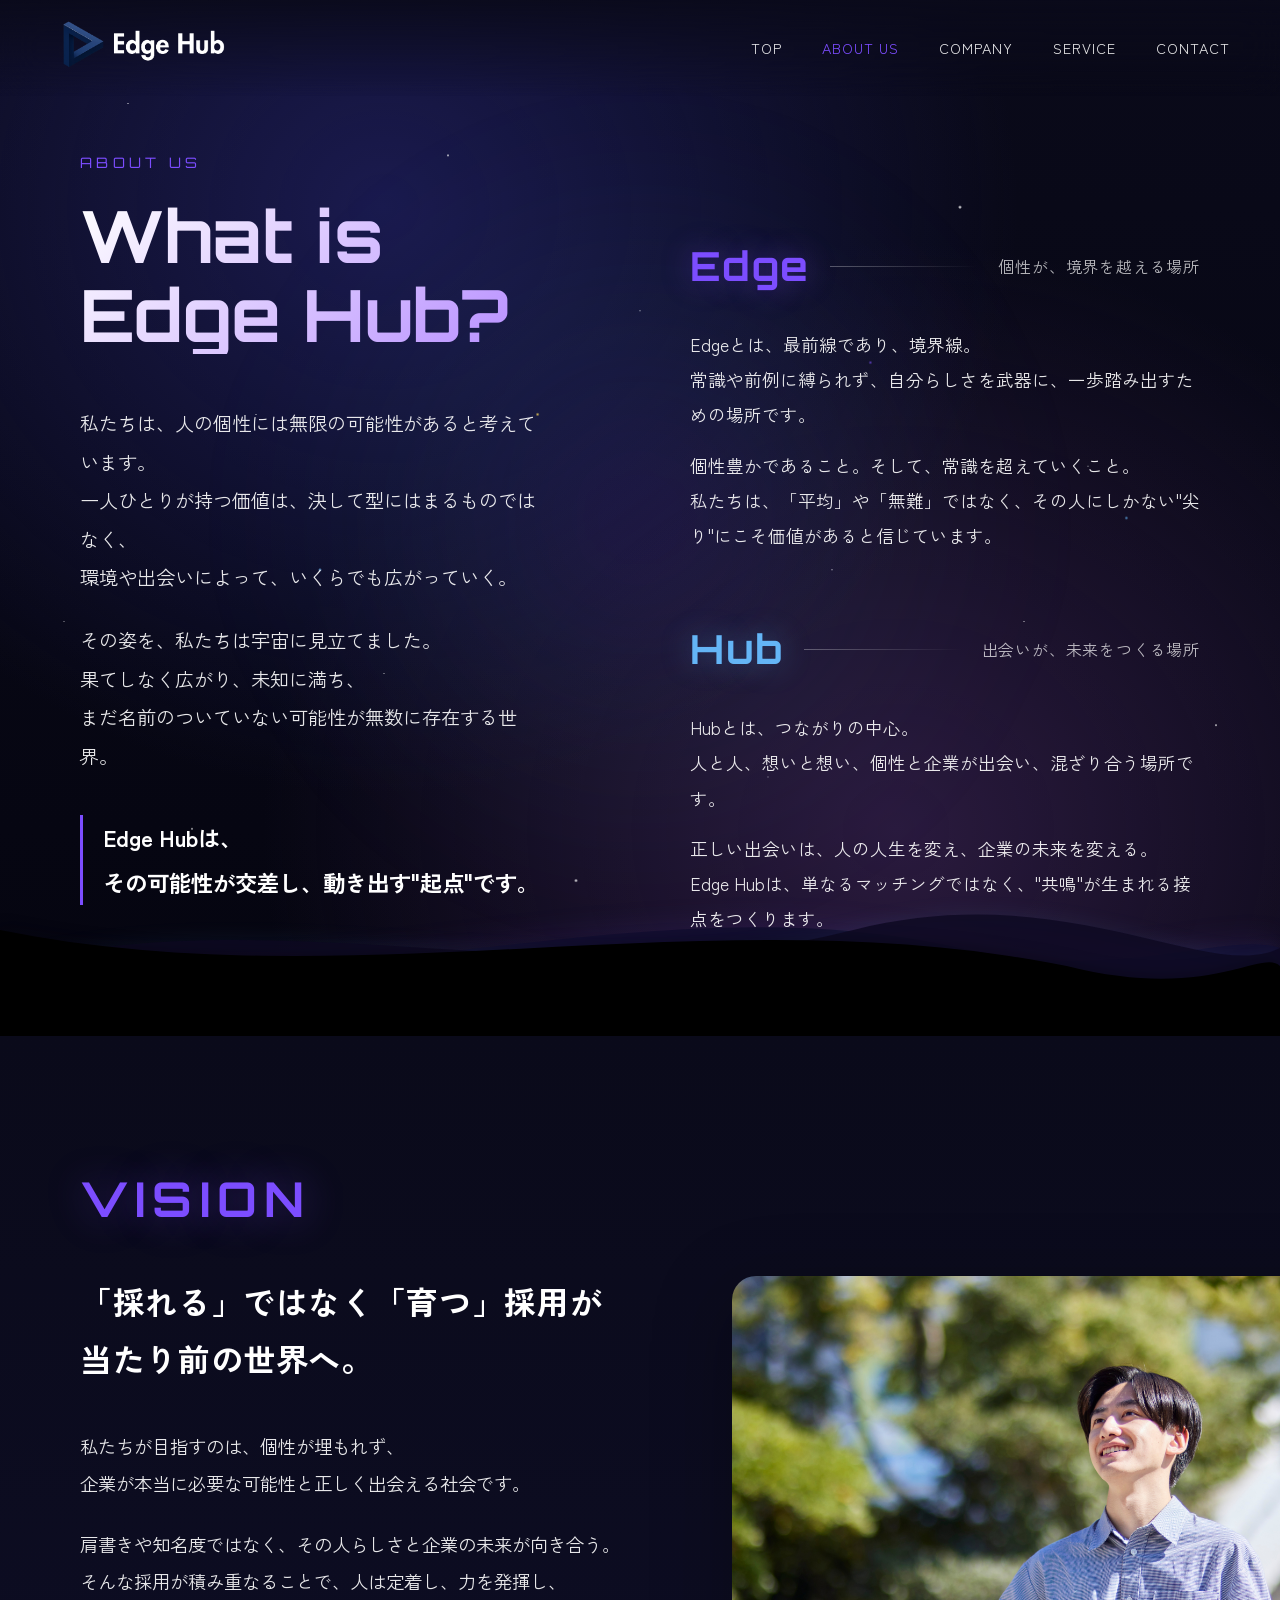
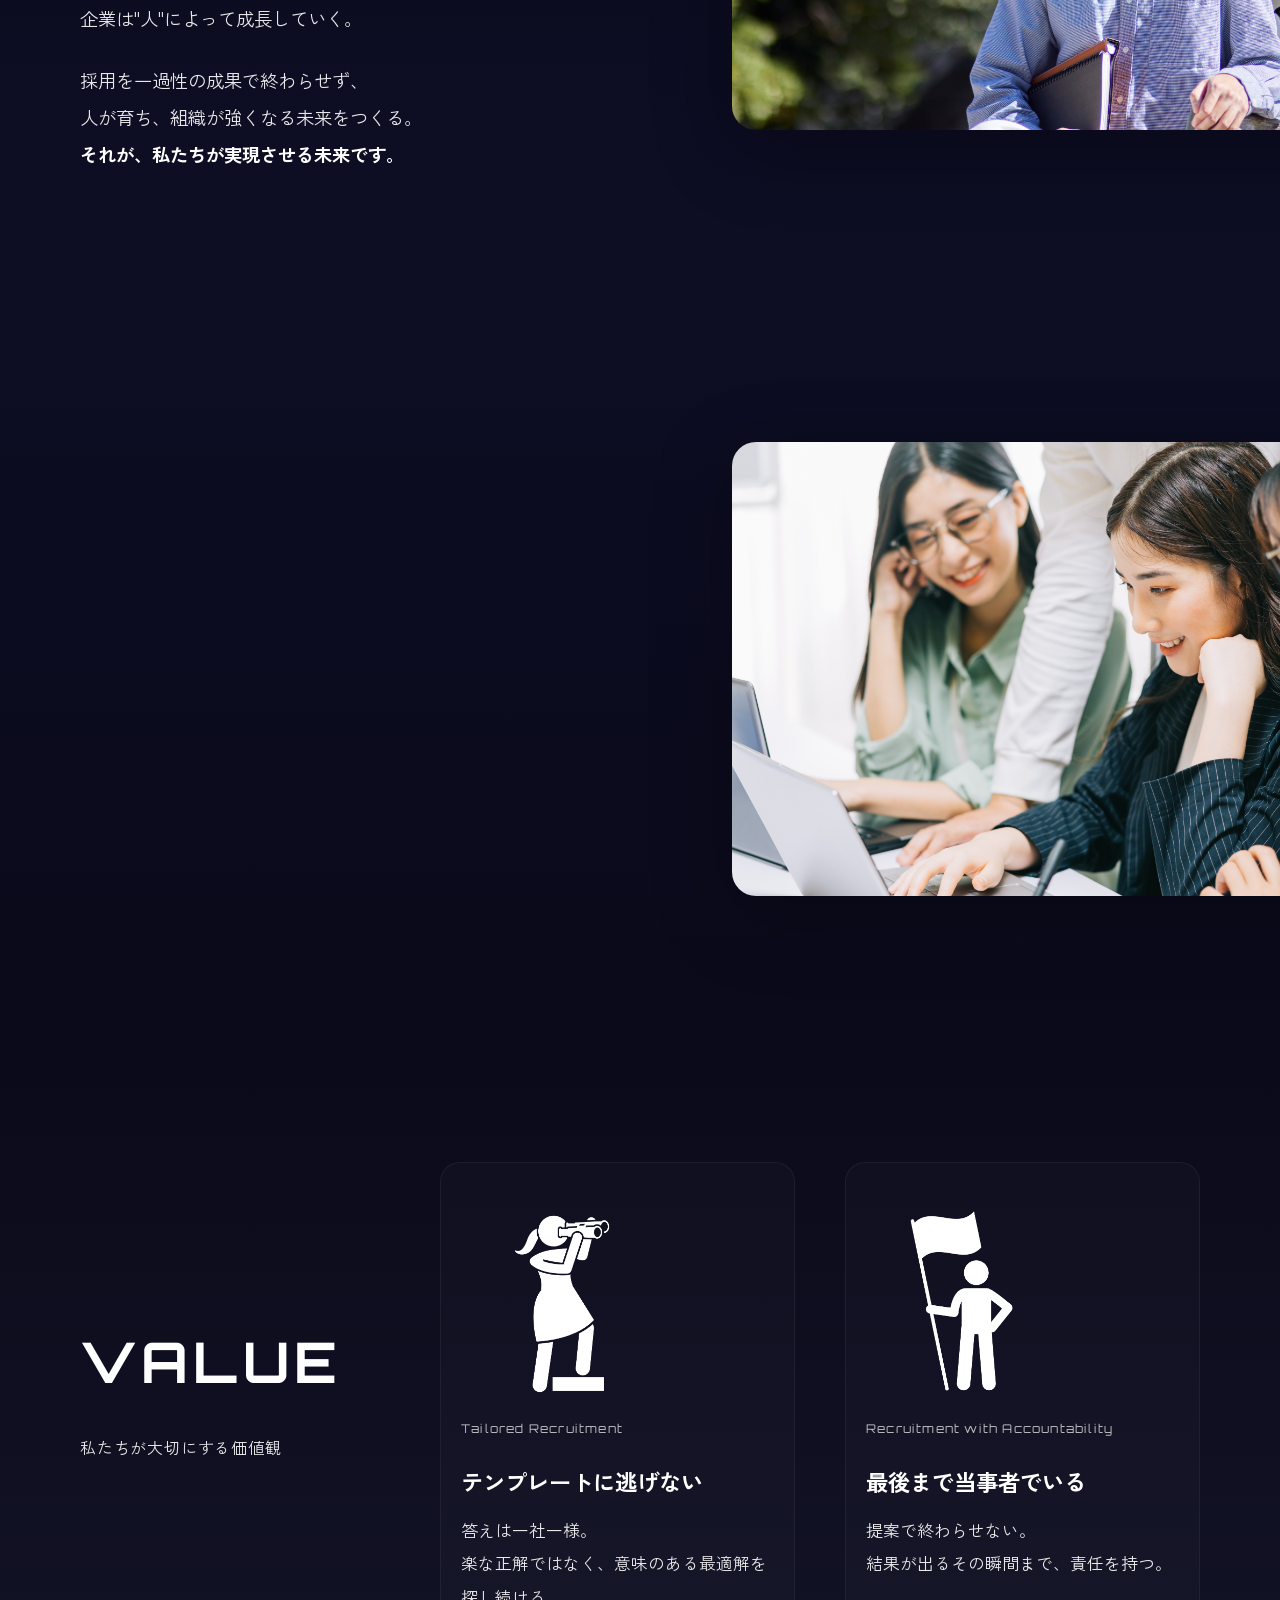
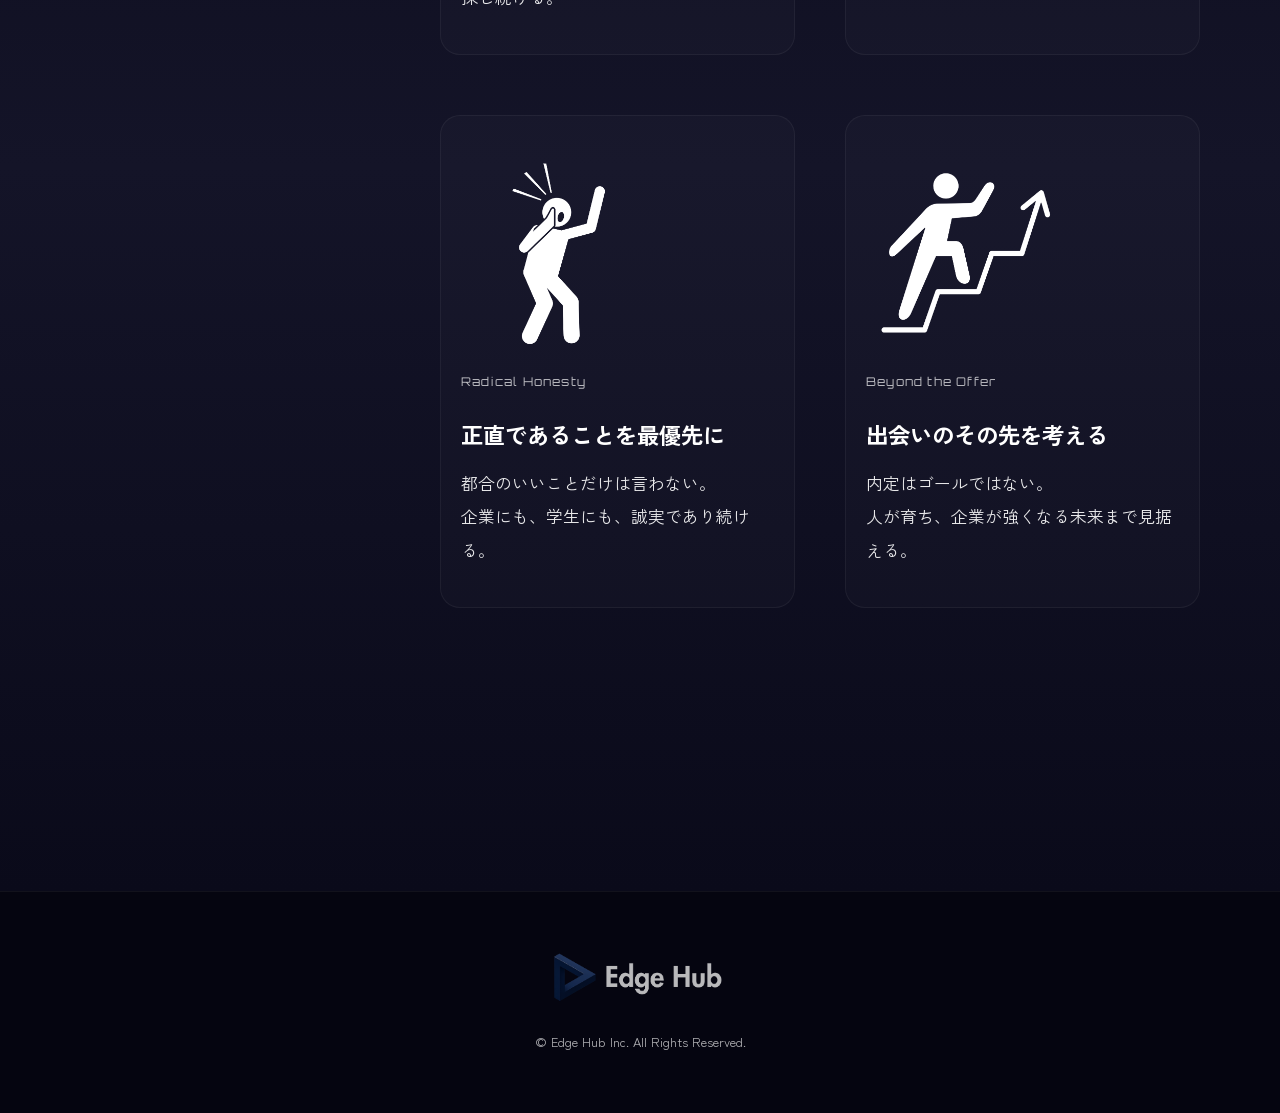
==== commit a31b8064: "Compress large image files (VISION, MISSION, プラットフォーム)" ====
--- a/about.html
+++ b/about.html
@@ -138,7 +138,7 @@
                         </div>
                     </div>
                     <div class="vm-image-container">
-                        <img src="VISION.png" alt="Vision" class="vm-image">
+                        <img src="VISION.jpeg" alt="Vision" class="vm-image">
                     </div>
                 </div>
                 
@@ -156,7 +156,7 @@
                         </div>
                     </div>
                     <div class="vm-image-container">
-                        <img src="MISSION.png" alt="Mission" class="vm-image">
+                        <img src="MISSION.jpeg" alt="Mission" class="vm-image">
                     </div>
                 </div>
             </div>
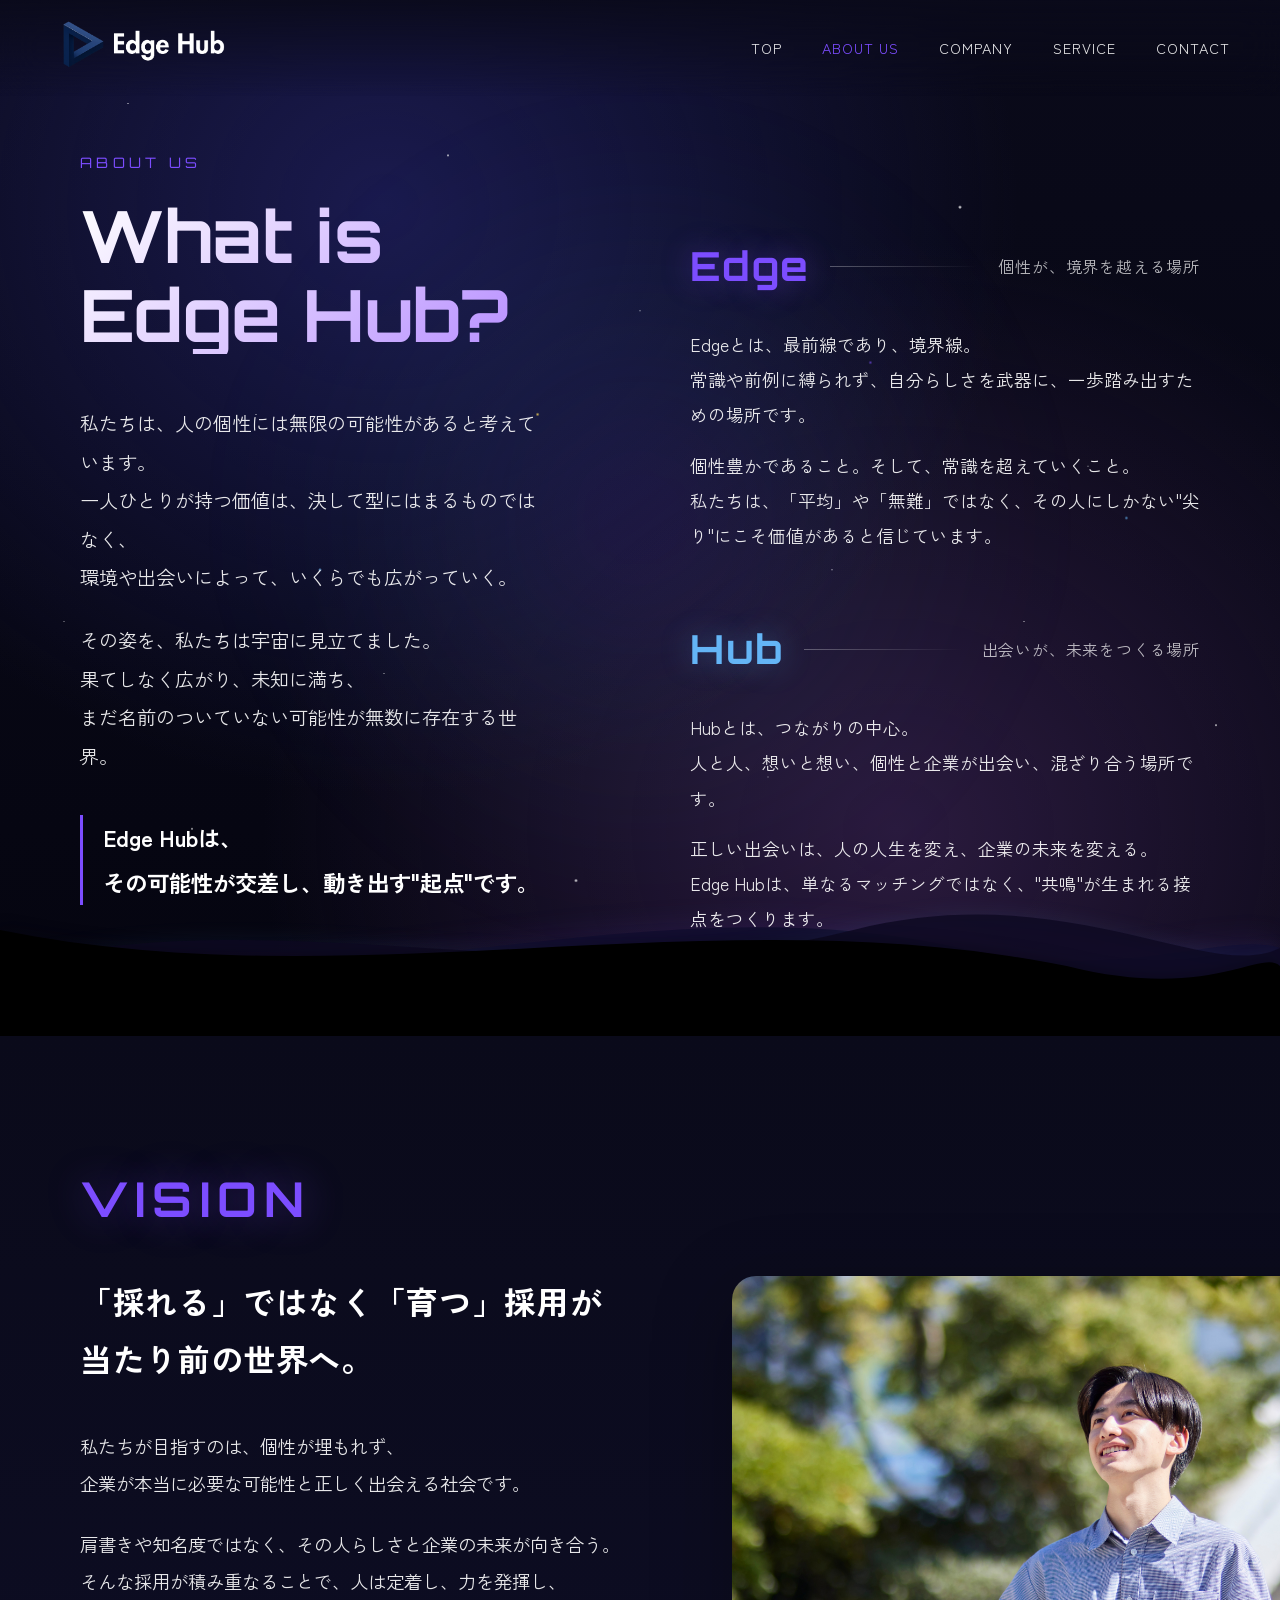
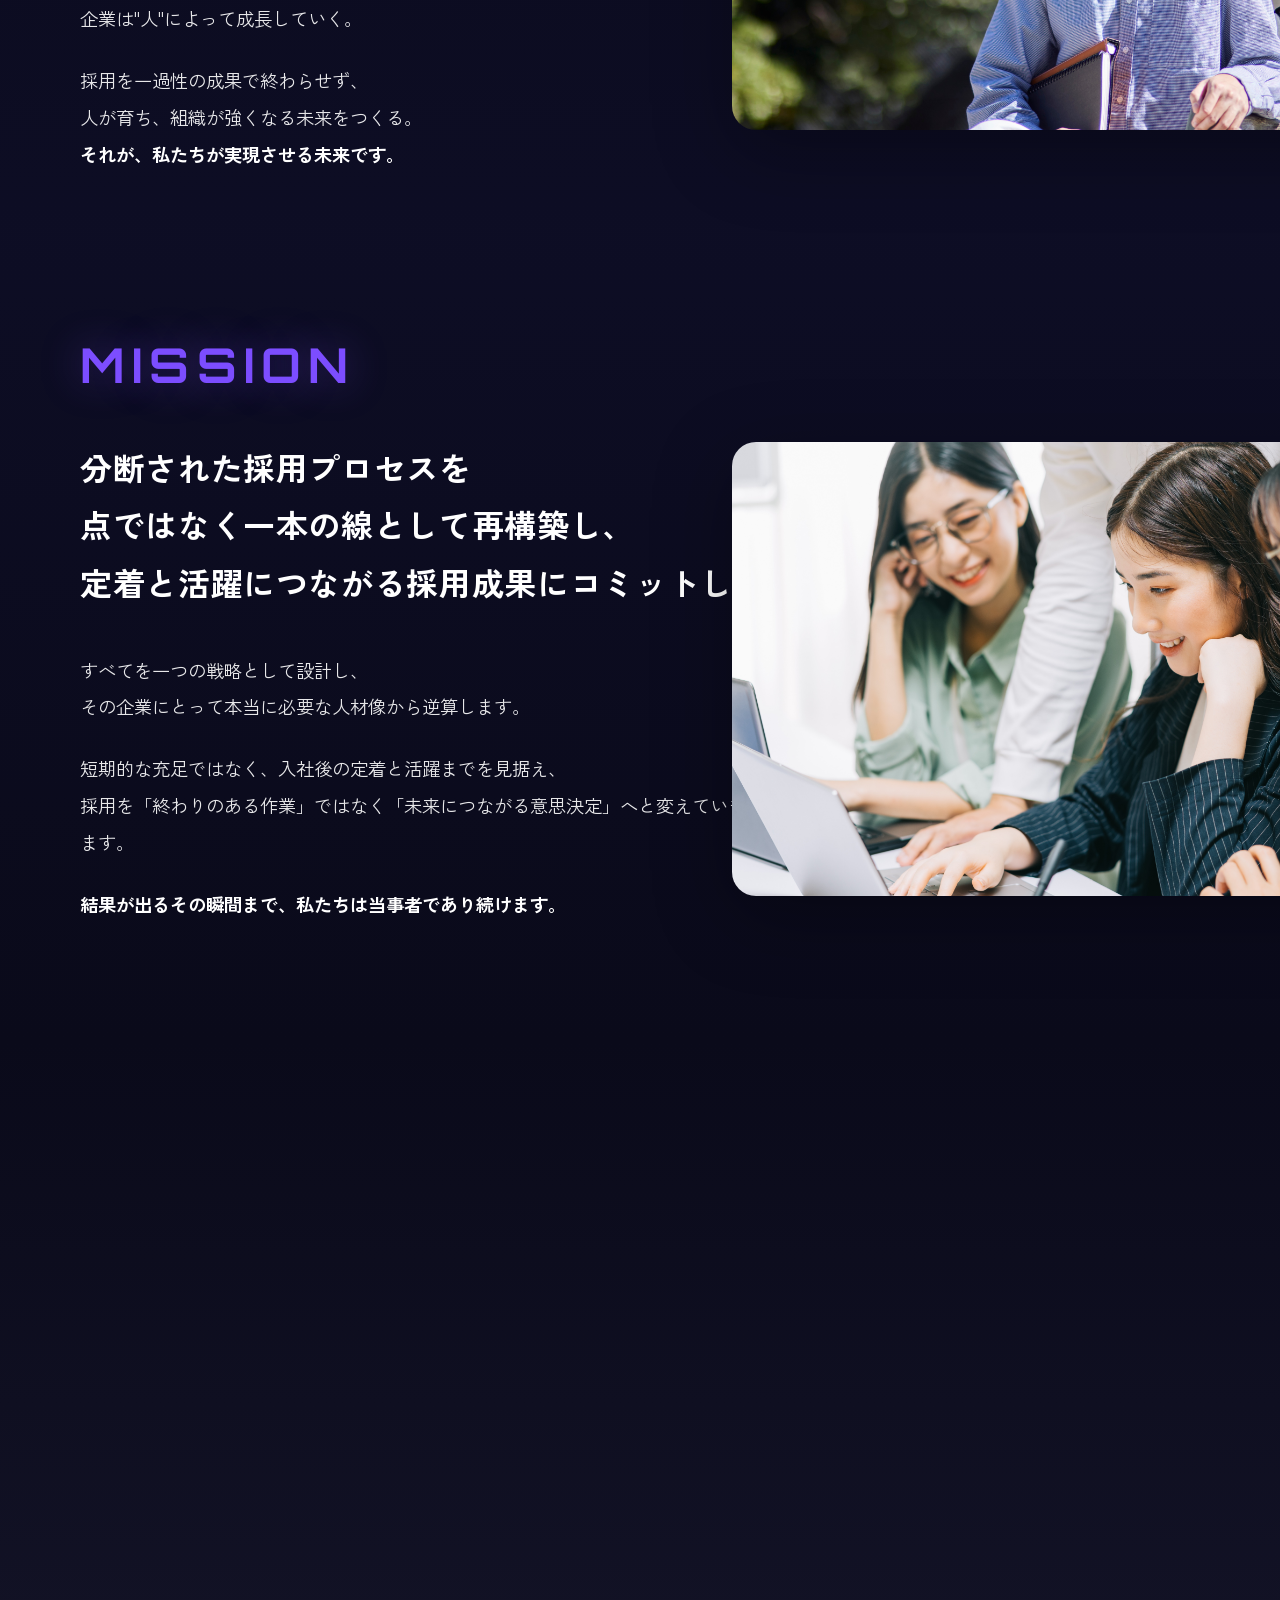
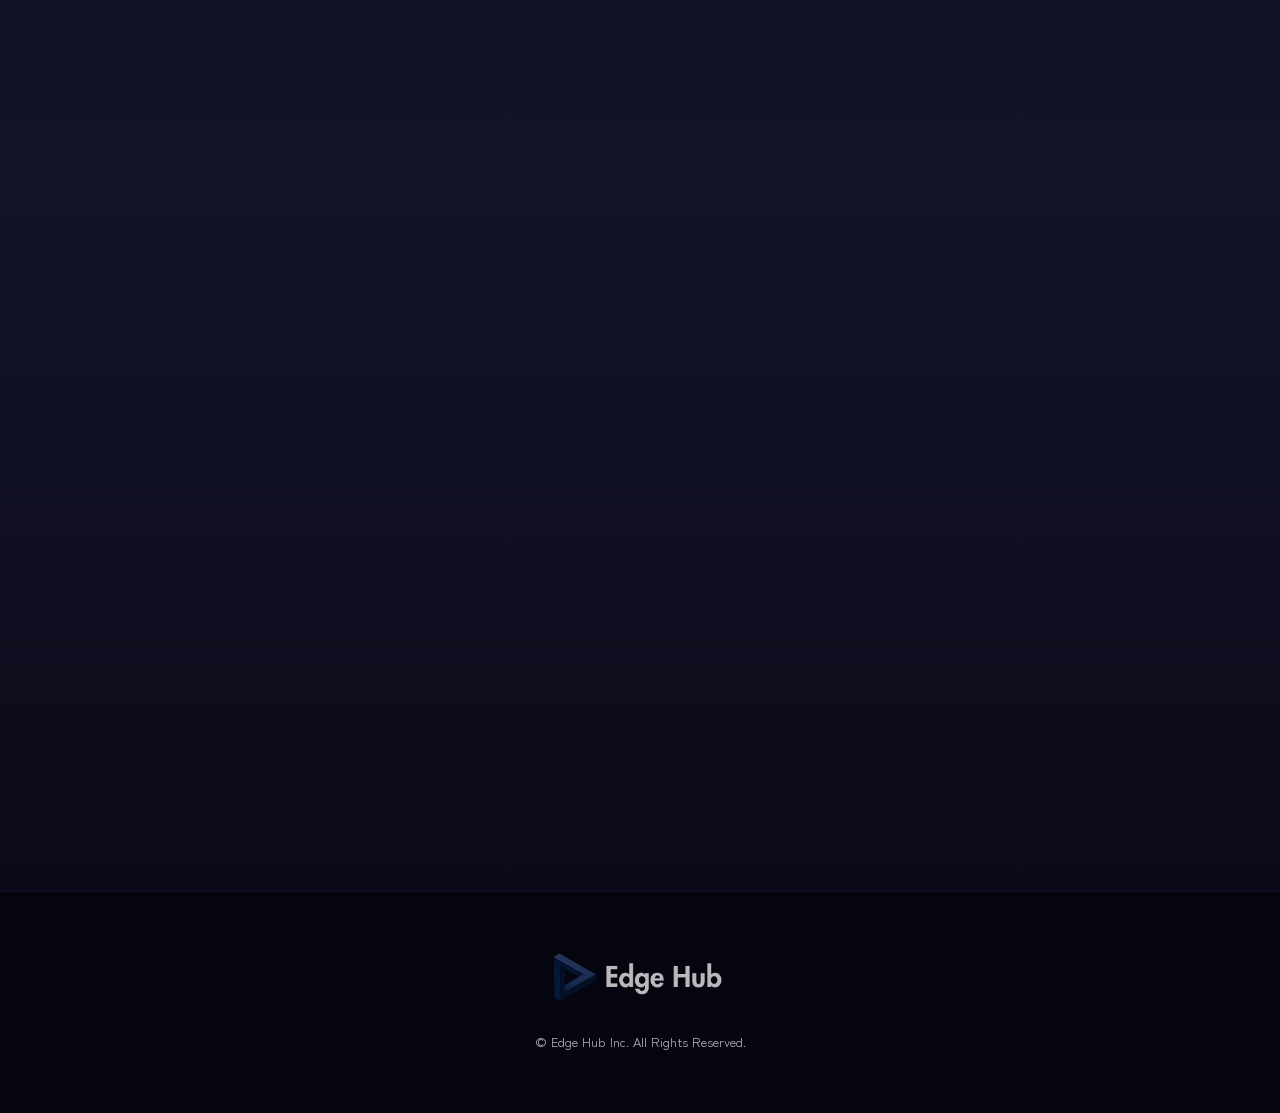
==== commit e724a55f: "Mobile: Add Edge and Hub section images on about page" ====
--- a/about.html
+++ b/about.html
@@ -76,6 +76,8 @@
                 <div class="about-right fade-in">
                     <!-- Edge -->
                     <div class="word-section">
+                        <!-- モバイル用静止画 -->
+                        <img src="VISION.png" alt="Vision" class="edge-mobile-image">
                         <div class="word-title-row">
                             <span class="word-name edge-color">Edge</span>
                             <span class="word-divider"></span>
@@ -91,6 +93,8 @@
                     
                     <!-- Hub -->
                     <div class="word-section">
+                        <!-- モバイル用静止画 -->
+                        <img src="MISSION.png" alt="Mission" class="hub-mobile-image">
                         <div class="word-title-row">
                             <span class="word-name hub-color">Hub</span>
                             <span class="word-divider"></span>
--- a/styles.css
+++ b/styles.css
@@ -237,13 +237,22 @@
     animation: rocketMove 2s ease-in-out forwards;
     animation-delay: 0.5s;
     pointer-events: none;
+    background: transparent !important;
+    isolation: isolate;
 }
 
 .rocket-video {
     width: 100%;
     height: 100%;
     object-fit: contain;
+    mix-blend-mode: screen !important;
     pointer-events: none;
+    background: transparent !important;
+    /* Safari用の強制レンダリング */
+    -webkit-transform: translateZ(0);
+    transform: translateZ(0);
+    will-change: transform;
+    isolation: isolate;
 }
 
 @keyframes loadProgress {
@@ -1468,14 +1477,23 @@
     justify-content: flex-end;
     align-items: center;
     margin-right: -200px; /* さらに右に寄せる */
+    isolation: isolate;
+    background: transparent;
 }
 
 .story-video {
     width: 100%;
     height: auto;
     display: block;
+    mix-blend-mode: screen !important;
     object-fit: contain;
     pointer-events: none;
+    background: transparent !important;
+    /* Safari用の強制レンダリング */
+    -webkit-transform: translateZ(0);
+    transform: translateZ(0);
+    will-change: transform;
+    isolation: isolate;
 }
 
 @media (max-width: 1024px) {
@@ -1535,10 +1553,13 @@
         width: 100%;
         max-width: 100%;
         margin: 0 auto;
+        background: transparent !important;
     }
     
     .story-video {
         width: 100%;
+        mix-blend-mode: screen !important;
+        background: transparent !important;
     }
 }
 
@@ -1565,13 +1586,22 @@
     display: flex;
     justify-content: flex-start;
     align-items: center;
+    isolation: isolate;
+    background: transparent;
 }
 
 .universe-video {
     width: 100%;
     height: auto;
     object-fit: contain;
+    mix-blend-mode: screen !important;
     pointer-events: none;
+    background: transparent !important;
+    /* Safari用の強制レンダリング */
+    -webkit-transform: translateZ(0);
+    transform: translateZ(0);
+    will-change: transform;
+    isolation: isolate;
 }
 
 .universe-bg {
@@ -1682,6 +1712,12 @@
         margin: 0;
         z-index: 1;
         pointer-events: none;
+        background: transparent !important;
+    }
+    
+    .universe-video {
+        mix-blend-mode: screen !important;
+        background: transparent !important;
     }
     
     .universe-section .section-content {
@@ -3492,13 +3528,22 @@
     justify-content: flex-end;
     align-items: flex-start;
     transform: translateX(-10%);
+    isolation: isolate;
+    background: transparent;
 }
 
 .service-video {
     width: 100%;
     height: auto;
     object-fit: contain;
+    mix-blend-mode: screen !important;
     pointer-events: none;
+    background: transparent !important;
+    /* Safari用の強制レンダリング */
+    -webkit-transform: translateZ(0);
+    transform: translateZ(0);
+    will-change: transform;
+    isolation: isolate;
 }
 
 .service-content-wide {
@@ -3609,6 +3654,12 @@
         width: 250px;
         max-width: 250px;
         transform: translateX(-20%);
+        background: transparent !important;
+    }
+    
+    .service-video {
+        mix-blend-mode: screen !important;
+        background: transparent !important;
     }
     
     .service-card-title {
@@ -3874,13 +3925,22 @@
     display: flex;
     justify-content: flex-end;
     align-items: center;
+    isolation: isolate;
+    background: transparent;
 }
 
 .contact-video {
     width: 100%;
     height: auto;
     object-fit: contain;
+    mix-blend-mode: screen !important;
     pointer-events: none;
+    background: transparent !important;
+    /* Safari用の強制レンダリング */
+    -webkit-transform: translateZ(0);
+    transform: translateZ(0);
+    will-change: transform;
+    isolation: isolate;
 }
 
 .contact-header {
@@ -3983,10 +4043,13 @@
         width: 320px !important;
         max-width: 320px !important;
         z-index: 10 !important;
+        background: transparent !important;
     }
     
     .contact-section .contact-video {
         width: 100% !important;
+        mix-blend-mode: screen !important;
+        background: transparent !important;
     }
     
     .contact-section .contact-header {
@@ -4166,3 +4229,192 @@
     }
 }
 
+/* ============================================
+   Mobile: Hide all videos, show static images
+   ============================================ */
+
+/* PC版: モバイル用静止画を非表示 */
+.rocket-image-mobile {
+    display: none;
+}
+
+@media (max-width: 768px) {
+    /* 動画を非表示 */
+    .story-video-container,
+    .universe-video-left,
+    .service-video-right,
+    .contact-video-right {
+        display: none !important;
+    }
+    
+    /* ローダーロケットは表示するが、動画は非表示 */
+    .loader-rocket {
+        display: block !important;
+    }
+    
+    .loader-rocket .rocket-video {
+        display: none !important;
+    }
+    
+    /* モバイル用ロケット静止画を表示（回転なし） */
+    .rocket-image-mobile {
+        display: block !important;
+        width: 100%;
+        height: 100%;
+        object-fit: contain;
+        transform: rotate(-90deg); /* 親の90度回転を打ち消す */
+    }
+    
+    /* ストーリーセクション：モバイル用静止画1（見出し横・パララックス効果） */
+    .story-mobile-image-1 {
+        display: block !important;
+        position: absolute;
+        right: 20px;
+        top: 280px;
+        width: 150px;
+        height: auto;
+        z-index: 0; /* 文章より下 */
+        pointer-events: none;
+        opacity: 0.85;
+    }
+    
+    /* ストーリーセクション：モバイル用静止画2（セクション最後） */
+    .story-mobile-image-2 {
+        display: block !important;
+        position: absolute;
+        right: 0;
+        bottom: 80px;
+        width: 200px;
+        height: auto;
+        z-index: 0; /* 文章より下 */
+        pointer-events: none;
+        opacity: 0.85;
+    }
+    
+    /* What is Edge Hub?セクション：モバイル用静止画（見出しWの左上） */
+    .universe-mobile-image {
+        display: block !important;
+        position: absolute;
+        left: -40px;
+        top: 20px;
+        width: 180px;
+        height: auto;
+        z-index: 0; /* 文章より下 */
+        pointer-events: none;
+        opacity: 0.85;
+    }
+    
+    /* Serviceセクション：モバイル用静止画（Serviceの真右） */
+    .service-mobile-image {
+        display: block !important;
+        position: absolute;
+        right: 30px;
+        top: 100px;
+        width: 120px;
+        height: auto;
+        z-index: 0; /* 文章より下 */
+        pointer-events: none;
+        opacity: 0.85;
+    }
+    
+    /* Partnersセクション：モバイル用静止画（「様」の右） */
+    .partner-mobile-image {
+        display: block !important;
+        position: absolute;
+        right: 20px;
+        top: 60px;
+        width: 100px;
+        height: auto;
+        z-index: 0; /* 文章より下 */
+        pointer-events: none;
+        opacity: 0.85;
+    }
+    
+    /* お問い合わせセクション：モバイル用静止画（ボタンの下） */
+    .contact-mobile-image {
+        display: block !important;
+        position: absolute;
+        right: 10px;
+        bottom: 20px;
+        width: 180px;
+        height: auto;
+        z-index: 0; /* 文章より下 */
+        pointer-events: none;
+        opacity: 0.85;
+    }
+    
+    /* フッター：モバイル用静止画（底辺をページ底に、右端を画面右端に） */
+    .footer-mobile-image {
+        display: block !important;
+        position: absolute;
+        right: 0;
+        bottom: 0;
+        width: 220px;
+        height: auto;
+        z-index: 0; /* コンテンツより下 */
+        pointer-events: none;
+        opacity: 0.9;
+    }
+    
+    .footer-new {
+        position: relative;
+        overflow: visible;
+    }
+    
+    /* ハンバーガーメニュー用静止画（TOPボタンの上、左端に揃える） */
+    .hamburger-menu-image {
+        display: block !important;
+        position: relative;
+        width: 180px;
+        height: auto;
+        margin: 20px 0 10px 0;
+        align-self: flex-start;
+        pointer-events: none;
+        opacity: 0.9;
+    }
+    
+    /* About Us ページ: Edge見出しの右に配置 */
+    .edge-mobile-image {
+        display: block !important;
+        position: absolute;
+        right: 10px;
+        top: 0;
+        width: 100px;
+        height: auto;
+        z-index: 0;
+        pointer-events: none;
+        opacity: 0.85;
+    }
+    
+    /* About Us ページ: Hub見出しの右に配置 */
+    .hub-mobile-image {
+        display: block !important;
+        position: absolute;
+        right: 10px;
+        top: 0;
+        width: 100px;
+        height: auto;
+        z-index: 0;
+        pointer-events: none;
+        opacity: 0.85;
+    }
+    
+    .word-section {
+        position: relative;
+    }
+}
+
+/* PC版: モバイル用静止画を非表示 */
+.story-mobile-image-1,
+.story-mobile-image-2,
+.universe-mobile-image,
+.service-mobile-image,
+.partner-mobile-image,
+.contact-mobile-image,
+.footer-mobile-image,
+.hamburger-menu-image,
+.edge-mobile-image,
+.hub-mobile-image {
+    display: none;
+}
+
